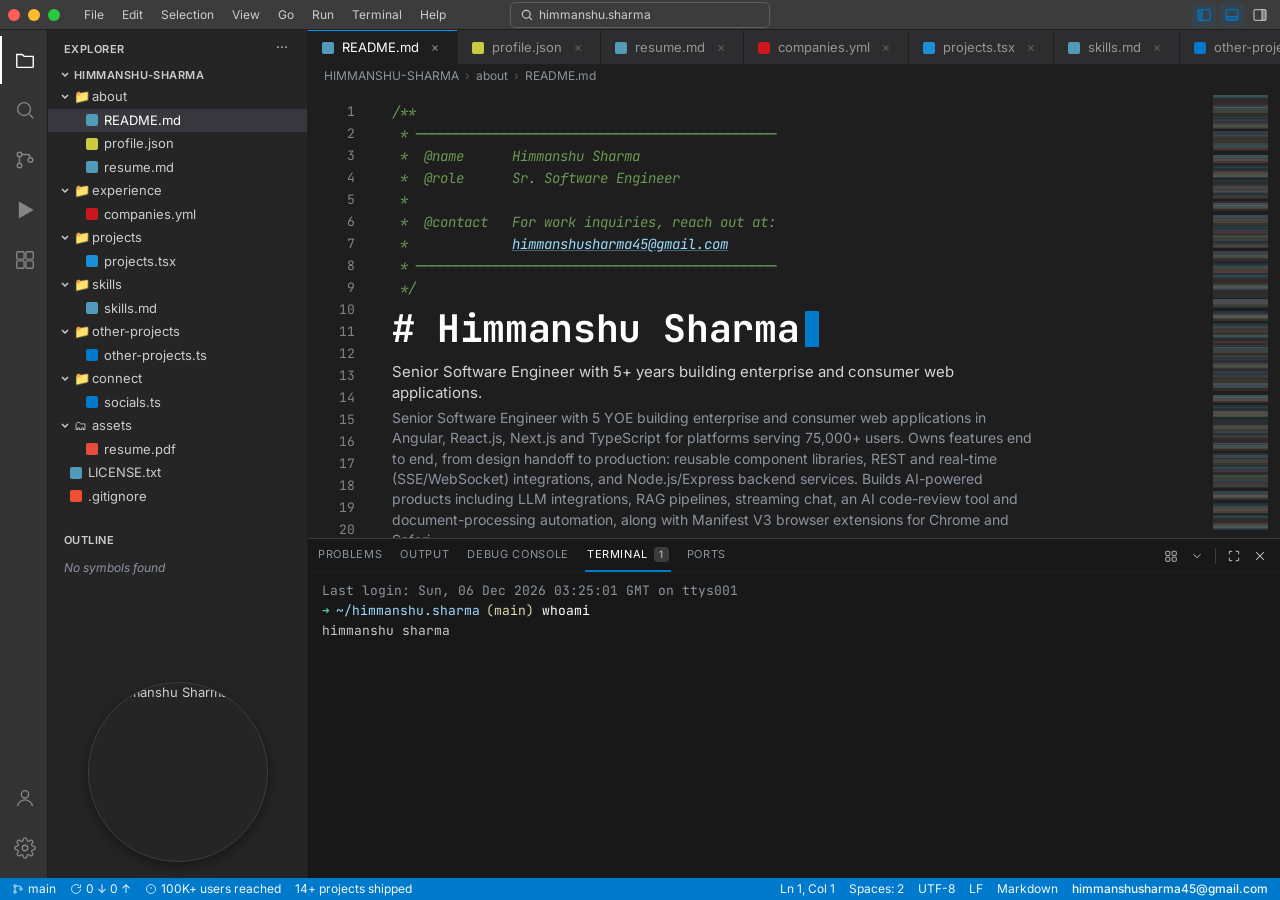
==== index.html @ 953be891 "ai added" ====
<!DOCTYPE html>
<html lang="en">
<head>
  <meta charset="UTF-8" />
  <meta name="viewport" content="width=device-width, initial-scale=1.0" />
  <meta name="theme-color" content="#1e1e1e" />
  <title>Himmanshu Sharma - Senior Software Engineer | Full-Stack &amp; AI Developer</title>
  <meta name="description" content="Himmanshu Sharma - Senior Software Engineer with 5+ years building web apps in React, Angular, Next.js &amp; TypeScript. AI integrations, RAG pipelines, LLM applications &amp; browser extensions. Gurugram, India." />
  <meta name="keywords" content="Himmanshu Sharma, Himanshu Sharma, Senior Software Engineer, Full-Stack / AI Application Engineer, React Developer, Angular Developer, Next.js Developer, TypeScript Engineer, Node.js Developer, LLM Developer, RAG Developer, Frontend Developer, Full Stack AI Engineer, Generative AI Developer, Software Engineer India, Gurugram Developer, Portfolio" />
  <meta name="author" content="Himmanshu Sharma" />
  <meta name="robots" content="index, follow, max-image-preview:large, max-snippet:-1, max-video-preview:-1" />
  <meta name="googlebot" content="index, follow, max-image-preview:large, max-snippet:-1" />
  <meta name="bingbot" content="index, follow" />
  <meta name="geo.region" content="IN-HR" />
  <meta name="geo.placename" content="Gurugram" />
  <meta name="geo.position" content="28.4595;77.0266" />
  <meta name="ICBM" content="28.4595, 77.0266" />
  <meta name="format-detection" content="telephone=no" />
  <meta name="apple-mobile-web-app-capable" content="yes" />
  <meta name="apple-mobile-web-app-status-bar-style" content="black-translucent" />
  <meta name="apple-mobile-web-app-title" content="Himmanshu Sharma" />
  <meta name="application-name" content="Himmanshu Sharma Portfolio" />
  <meta name="msapplication-TileColor" content="#1e1e1e" />
  <link rel="canonical" href="https://himanshusharma.dev/" />

  <!-- Open Graph / Facebook -->
  <meta property="og:type" content="website" />
  <meta property="og:url" content="https://himanshusharma.dev/" />
  <meta property="og:title" content="Himmanshu Sharma - Senior Software Engineer &amp; AI Developer" />
  <meta property="og:description" content="Full-stack engineer with 5+ YOE in React, Angular, Next.js &amp; TypeScript. Building AI-powered apps, RAG pipelines &amp; browser extensions. Gurugram, India." />
  <meta property="og:image" content="https://ik.imagekit.io/7bnay2uqa/Portfolio/Img.png" />
  <meta property="og:image:width" content="1200" />
  <meta property="og:image:height" content="630" />
  <meta property="og:site_name" content="Himmanshu Sharma - Portfolio" />
  <meta property="og:locale" content="en_IN" />
  <meta property="og:image:alt" content="Himmanshu Sharma - Senior Software Engineer and AI Developer" />
  <meta property="og:image:type" content="image/png" />
  <meta property="og:updated_time" content="2026-11-04T00:00:00+05:30" />
  <meta property="profile:first_name" content="Himmanshu" />
  <meta property="profile:last_name" content="Sharma" />

  <!-- Twitter / X -->
  <meta name="twitter:card" content="summary_large_image" />
  <meta name="twitter:title" content="Himmanshu Sharma - Senior Software Engineer &amp; AI Developer" />
  <meta name="twitter:description" content="Full-stack engineer building AI-powered apps, RAG pipelines &amp; browser extensions with React, Angular, Next.js &amp; TypeScript." />
  <meta name="twitter:image" content="https://ik.imagekit.io/7bnay2uqa/Portfolio/Img.png" />
  <meta name="twitter:image:alt" content="Himmanshu Sharma - Senior Software Engineer and AI Developer" />

  <!-- JSON-LD Structured Data -->
  <script type="application/ld+json">
  {
    "@context": "https://schema.org",
    "@graph": [
      {
        "@type": "WebSite",
        "@id": "https://himanshusharma.dev/#website",
        "name": "Himmanshu Sharma - Portfolio",
        "url": "https://himanshusharma.dev",
        "description": "Professional portfolio of Himmanshu Sharma, Senior Software Engineer and AI Developer based in Gurugram, India.",
        "inLanguage": "en"
      },
      {
        "@type": "ProfilePage",
        "@id": "https://himanshusharma.dev/#profilepage",
        "url": "https://himanshusharma.dev/",
        "name": "Himmanshu Sharma - Senior Software Engineer Portfolio",
        "isPartOf": { "@id": "https://himanshusharma.dev/#website" },
        "mainEntity": { "@id": "https://himanshusharma.dev/#person" },
        "primaryImageOfPage": { "@id": "https://himanshusharma.dev/#profilephoto" },
        "inLanguage": "en",
        "dateModified": "2026-11-04",
        "speakable": {
          "@type": "SpeakableSpecification",
          "cssSelector": ["title", "meta[name='description']"]
        }
      },
      {
        "@type": "Person",
        "@id": "https://himanshusharma.dev/#person",
        "name": "Himmanshu Sharma",
        "alternateName": ["Himanshu Sharma", "Himmanshu"],
        "givenName": "Himmanshu",
        "familyName": "Sharma",
        "jobTitle": "Senior Software Engineer",
        "description": "Senior Software Engineer with 5+ years building enterprise web applications in Angular, React.js, Next.js and TypeScript. Builds AI-powered products including LLM integrations, RAG pipelines, streaming chat, and Manifest V3 browser extensions.",
        "url": "https://himanshusharma.dev",
        "image": { "@id": "https://himanshusharma.dev/#profilephoto" },
        "sameAs": [
          "https://linkedin.com/in/Himmanshu-Sharma",
          "https://github.com/HimanshuSrma"
        ],
        "email": "mailto:himmanshusharma45@gmail.com",
        "telephone": "+917835912569",
        "address": {
          "@type": "PostalAddress",
          "addressLocality": "Gurugram",
          "addressRegion": "Haryana",
          "addressCountry": "IN"
        },
        "nationality": {
          "@type": "Country",
          "name": "India"
        },
        "alumniOf": {
          "@type": "CollegeOrUniversity",
          "name": "Indira Gandhi University",
          "address": {
            "@type": "PostalAddress",
            "addressRegion": "Haryana",
            "addressCountry": "IN"
          }
        },
        "hasCredential": {
          "@type": "EducationalOccupationalCredential",
          "credentialCategory": "degree",
          "educationalLevel": "Bachelor of Technology",
          "about": "Computer Science & Engineering",
          "recognizedBy": {
            "@type": "CollegeOrUniversity",
            "name": "Indira Gandhi University"
          }
        },
        "hasOccupation": {
          "@type": "Occupation",
          "name": "Senior Software Engineer",
          "occupationLocation": {
            "@type": "City",
            "name": "Gurugram"
          },
          "skills": "React.js, Angular, Next.js, TypeScript, Node.js, LLM Integration, RAG, Full-Stack Development"
        },
        "worksFor": {
          "@type": "Organization",
          "name": "Wattmonk Technology",
          "url": "https://wattmonk.com"
        },
        "knowsAbout": [
          "React.js", "Angular", "Next.js", "TypeScript", "JavaScript", "RxJS", "SCSS",
          "Angular Material", "PrimeNG", "Tailwind CSS", "Bootstrap", "Shadcn UI", "Highcharts", "Chart.js",
          "TanStack Query", "Zustand", "Redux",
          "Nest.js", "SQL", "Node.js", "Express.js", "REST APIs", "SSE", "WebSockets",
          "LLM Integration", "Prompt Engineering", "Streaming Responses", "Embeddings",
          "RAG", "Vector Retrieval", "Retrieval Evaluation", "Guardrails",
          "AWS", "Browser Extensions", "Manifest V3", "Full-Stack Development"
        ]
      },
      {
        "@type": "ImageObject",
        "@id": "https://himanshusharma.dev/#profilephoto",
        "url": "https://ik.imagekit.io/7bnay2uqa/Portfolio/Img.png",
        "contentUrl": "https://ik.imagekit.io/7bnay2uqa/Portfolio/Img.png",
        "caption": "Himmanshu Sharma - Senior Software Engineer and AI Developer",
        "description": "Profile photo of Himmanshu Sharma, Senior Software Engineer based in Gurugram, India",
        "name": "Himmanshu Sharma Profile Photo",
        "width": 1200,
        "height": 630,
        "representativeOfPage": true,
        "inLanguage": "en"
      },
      {
        "@type": "DigitalDocument",
        "@id": "https://himanshusharma.dev/#resume",
        "name": "Himmanshu Sharma Resume",
        "description": "Resume of Himmanshu Sharma - Senior Software Engineer with 5+ years experience in React, Angular, Next.js, TypeScript and AI application development.",
        "url": "https://himanshusharma.dev/assets/HimmanshuSharmaResume.pdf",
        "encodingFormat": "application/pdf",
        "author": { "@id": "https://himanshusharma.dev/#person" },
        "about": { "@id": "https://himanshusharma.dev/#person" },
        "inLanguage": "en",
        "dateModified": "2026-11-04"
      },
      {
        "@type": "ItemList",
        "@id": "https://himanshusharma.dev/#projects",
        "name": "Featured Projects by Himmanshu Sharma",
        "description": "Portfolio of software engineering and AI projects by Himmanshu Sharma",
        "numberOfItems": 5,
        "itemListElement": [
          {
            "@type": "ListItem",
            "position": 1,
            "item": {
              "@type": "SoftwareApplication",
              "name": "Order Management System (OMS)",
              "description": "AI-powered document parsing that auto-populates order forms from uploaded PDFs - reduced manual data entry by 90% and cut order time by 70%.",
              "applicationCategory": "BusinessApplication",
              "author": { "@id": "https://himanshusharma.dev/#person" }
            }
          },
          {
            "@type": "ListItem",
            "position": 2,
            "item": {
              "@type": "SoftwareApplication",
              "name": "Order Automation Extension",
              "description": "Manifest V3 browser extension for Chrome and Safari that extracts page data, sends it to a backend LLM for field mapping, and auto-fills order forms.",
              "applicationCategory": "BrowserExtension",
              "operatingSystem": "Chrome, Safari",
              "author": { "@id": "https://himanshusharma.dev/#person" }
            }
          },
          {
            "@type": "ListItem",
            "position": 3,
            "item": {
              "@type": "SoftwareApplication",
              "name": "Tournament Management System",
              "description": "Full tournament management system for the European Table Tennis Union - used by 4+ federations for registration, fixtures, orders and invoicing.",
              "applicationCategory": "BusinessApplication",
              "author": { "@id": "https://himanshusharma.dev/#person" }
            }
          },
          {
            "@type": "ListItem",
            "position": 4,
            "item": {
              "@type": "SoftwareApplication",
              "name": "AI Customer Support Resolution Agent",
              "description": "LLM-powered agent that ingests support emails, extracts issue context and queries backend APIs to auto-resolve in-scope requests.",
              "applicationCategory": "BusinessApplication",
              "author": { "@id": "https://himanshusharma.dev/#person" }
            }
          },
          {
            "@type": "ListItem",
            "position": 5,
            "item": {
              "@type": "SoftwareApplication",
              "name": "RAG Document Q&A Application",
              "description": "End-to-end RAG pipeline covering document ingestion, chunking, embedding generation, vector retrieval and LLM answer generation with source citations.",
              "applicationCategory": "DeveloperApplication",
              "author": { "@id": "https://himanshusharma.dev/#person" }
            }
          }
        ]
      },
      {
        "@type": "BreadcrumbList",
        "@id": "https://himanshusharma.dev/#breadcrumb",
        "itemListElement": [
          {
            "@type": "ListItem",
            "position": 1,
            "name": "Home",
            "item": "https://himanshusharma.dev/"
          }
        ]
      }
    ]
  }
  </script>

  <!-- FAQPage Structured Data - enables rich FAQ snippets in Google -->
  <script type="application/ld+json">
  {
    "@context": "https://schema.org",
    "@type": "FAQPage",
    "mainEntity": [
      {
        "@type": "Question",
        "name": "Who is Himmanshu Sharma?",
        "acceptedAnswer": {
          "@type": "Answer",
          "text": "Himmanshu Sharma is a Senior Software Engineer with 5+ years of experience building enterprise and consumer web applications using Angular, React.js, Next.js and TypeScript. He combines strong full-stack engineering expertise with practical AI application development, including LLM integrations, RAG pipelines, embeddings, vector retrieval and prompt engineering. He is based in Gurugram, India."
        }
      },
      {
        "@type": "Question",
        "name": "What AI projects has Himmanshu Sharma built?",
        "acceptedAnswer": {
          "@type": "Answer",
          "text": "Himmanshu has built several AI-powered applications: (1) An AI Customer Support Resolution Agent using LLM APIs and Gmail API that auto-resolves support tickets, (2) An AI-Powered Order Automation browser extension that reduced order-placement time by 70%, (3) A RAG Document Q&A Application with end-to-end retrieval pipeline including embeddings, vector retrieval, guardrails and source citations, and (4) AI-powered document processing that reduced manual data entry by 90%."
        }
      },
      {
        "@type": "Question",
        "name": "What technologies does Himmanshu Sharma specialize in?",
        "acceptedAnswer": {
          "@type": "Answer",
          "text": "Frontend: React.js, Angular, Next.js, TypeScript, JavaScript, RxJS, SCSS. Backend: Node.js, Express.js, REST APIs, SQL, WebSockets, SSE. AI & LLM: LLM API Integration, Prompt Engineering, RAG, Embeddings, Vector Retrieval, Streaming Responses, Guardrails. State Management: TanStack Query, Zustand, Redux. Cloud & Platforms: AWS, Browser Extensions (Manifest V3 for Chrome & Safari)."
        }
      },
      {
        "@type": "Question",
        "name": "Where has Himmanshu Sharma worked?",
        "acceptedAnswer": {
          "@type": "Answer",
          "text": "Himmanshu has worked at three companies: (1) Wattmonk Technology as Senior Software Engineer (Nov 2024 – Present), building AI-powered order management and browser extensions, (2) Stupa Sports Analytics as Software Developer (May 2024 – Oct 2024), developing tournament management for the European Table Tennis Union, and (3) Benepik Technology as Software Developer (Apr 2021 – May 2024), building enterprise engagement platforms serving 50,000+ users."
        }
      },
      {
        "@type": "Question",
        "name": "How can I contact Himmanshu Sharma?",
        "acceptedAnswer": {
          "@type": "Answer",
          "text": "You can reach Himmanshu Sharma via email at himmanshusharma45@gmail.com, by phone at +91 78359-12569, through his LinkedIn profile at linkedin.com/in/Himmanshu-Sharma, or visit his portfolio at himanshusharma.dev."
        }
      },
      {
        "@type": "Question",
        "name": "Can I download Himmanshu Sharma's resume?",
        "acceptedAnswer": {
          "@type": "Answer",
          "text": "Yes, Himmanshu Sharma's resume is available for download in PDF format at himanshusharma.dev/assets/HimmanshuSharmaResume.pdf. It covers his 5+ years of software engineering experience, technical skills, professional experience at Wattmonk, Stupa Sports Analytics and Benepik, and his AI and full-stack project portfolio."
        }
      }
    ]
  }
  </script>

  <link rel="dns-prefetch" href="https://ik.imagekit.io" />
  <link rel="dns-prefetch" href="https://cdn.jsdelivr.net" />
  <link rel="dns-prefetch" href="https://cdn-icons-png.flaticon.com" />
  <link rel="preconnect" href="https://ik.imagekit.io" crossorigin />
  <link rel="preconnect" href="https://fonts.googleapis.com" />
  <link rel="preconnect" href="https://fonts.gstatic.com" crossorigin />
  <link href="https://fonts.googleapis.com/css2?family=JetBrains+Mono:wght@400;500;600;700&family=Inter:wght@400;500;600&display=swap" rel="stylesheet" />
  <link rel="stylesheet" href="style.css" />
  <link rel="icon" href="/assets/favicon.ico" sizes="32x32" />
  <link rel="icon" type="image/svg+xml" href="/assets/favicon.svg" />
  <link rel="icon" type="image/png" href="/assets/favicon-32x32.png" sizes="32x32" />
  <link rel="icon" type="image/png" href="/assets/favicon-16x16.png" sizes="16x16" />
  <link rel="apple-touch-icon" href="/assets/apple-touch-icon.png" />
  <link rel="manifest" href="/site.webmanifest" />
</head>

<body>
  <!-- ===== Mobile Banner ===== -->
  <div class="mobile-banner" id="mobile-banner">
    <div class="mobile-banner-content">
      <svg width="18" height="18" viewBox="0 0 24 24" fill="none" stroke="currentColor" stroke-width="1.5">
        <rect x="2" y="3" width="20" height="14" rx="2" />
        <line x1="8" y1="21" x2="16" y2="21" />
        <line x1="12" y1="17" x2="12" y2="21" />
      </svg>
      <span>Best viewed on desktop for full VS Code experience</span>
    </div>
    <button class="mobile-banner-close" id="mobile-banner-close" aria-label="Dismiss banner">
      <svg width="14" height="14" viewBox="0 0 24 24" fill="none" stroke="currentColor" stroke-width="2" stroke-linecap="round">
        <line x1="6" y1="6" x2="18" y2="18" />
        <line x1="6" y1="18" x2="18" y2="6" />
      </svg>
    </button>
  </div>

  <!-- ===== Title Bar (menu) ===== -->
  <header class="titlebar">
    <div class="titlebar-left">
      <div class="window-controls" aria-hidden="true">
        <span class="wc wc-close"></span>
        <span class="wc wc-min"></span>
        <span class="wc wc-max"></span>
      </div>
      <nav class="menu" id="menu" aria-label="Application menu">
        <button class="menu-item" data-menu="file">File</button>
        <button class="menu-item" data-menu="edit">Edit</button>
        <button class="menu-item" data-menu="selection">Selection</button>
        <button class="menu-item" data-menu="view">View</button>
        <button class="menu-item" data-menu="go">Go</button>
        <button class="menu-item" data-menu="run">Run</button>
        <button class="menu-item" data-menu="terminal">Terminal</button>
        <button class="menu-item" data-menu="help">Help</button>
      </nav>
      <div class="menu-dropdown" id="menu-dropdown" role="menu" hidden></div>
    </div>
    <div class="titlebar-center">
      <span class="search-bar">
        <svg width="12" height="12" viewBox="0 0 16 16" fill="currentColor" aria-hidden="true">
          <path
            d="M10.68 11.74a6 6 0 1 1 1.06-1.06l3.04 3.04a.75.75 0 0 1-1.06 1.06ZM11.5 7a4.5 4.5 0 1 0-9 0 4.5 4.5 0 0 0 9 0Z" />
        </svg>
        himmanshu.sharma
      </span>
    </div>
    <div class="titlebar-right">
      <button class="tb-icon is-active" id="toggle-sidebar" aria-label="Toggle primary sidebar"
        title="Toggle Primary Side Bar (Ctrl+B)">
        <svg width="16" height="16" viewBox="0 0 24 24" fill="none" stroke="currentColor" stroke-width="1.5">
          <rect x="3" y="4" width="18" height="16" rx="1.5" />
          <line x1="9" y1="4" x2="9" y2="20" />
          <rect x="3" y="4" width="6" height="16" fill="currentColor" opacity="0.45" stroke="none" />
        </svg>
      </button>
      <button class="tb-icon" id="toggle-terminal" aria-label="Toggle terminal" title="Toggle Panel (Ctrl+`)">
        <svg width="16" height="16" viewBox="0 0 24 24" fill="none" stroke="currentColor" stroke-width="1.5">
          <rect x="3" y="4" width="18" height="16" rx="1.5" />
          <line x1="3" y1="14" x2="21" y2="14" />
          <rect x="3" y="14" width="18" height="6" fill="currentColor" opacity="0.45" stroke="none" />
        </svg>
      </button>
      <button class="tb-icon" aria-label="Toggle secondary sidebar" title="Toggle Secondary Side Bar">
        <svg width="16" height="16" viewBox="0 0 24 24" fill="none" stroke="currentColor" stroke-width="1.5">
          <rect x="3" y="4" width="18" height="16" rx="1.5" />
          <line x1="15" y1="4" x2="15" y2="20" />
          <rect x="15" y="4" width="6" height="16" fill="currentColor" opacity="0.45" stroke="none" />
        </svg>
      </button>
    </div>
  </header>

  <!-- ===== Main workbench ===== -->
  <div class="workbench">
    <!-- Activity bar -->
    <aside class="activity-bar" aria-label="Activity bar">
      <button class="ab-btn active" data-section="explorer" aria-label="Explorer" title="Explorer">
        <svg viewBox="0 0 24 24" width="22" height="22" fill="none" stroke="currentColor" stroke-width="1.5">
          <path d="M3 6h6l2 2h10v11a1 1 0 0 1-1 1H4a1 1 0 0 1-1-1V6z" />
        </svg>
      </button>
      <button class="ab-btn" aria-label="Search" title="Search">
        <svg viewBox="0 0 24 24" width="22" height="22" fill="none" stroke="currentColor" stroke-width="1.5">
          <circle cx="11" cy="11" r="7" />
          <line x1="21" y1="21" x2="16.65" y2="16.65" />
        </svg>
      </button>
      <button class="ab-btn" aria-label="Source control" title="Source control">
        <svg viewBox="0 0 24 24" width="22" height="22" fill="none" stroke="currentColor" stroke-width="1.5">
          <circle cx="6" cy="6" r="2.5" />
          <circle cx="6" cy="18" r="2.5" />
          <circle cx="18" cy="12" r="2.5" />
          <path d="M6 8.5v7" />
          <path d="M8.5 6h6a3 3 0 0 1 3 3v.5" />
        </svg>
      </button>
      <button class="ab-btn" aria-label="Run and debug" title="Run">
        <svg viewBox="0 0 24 24" width="22" height="22" fill="none" stroke="currentColor" stroke-width="1.5">
          <polygon points="6 4 20 12 6 20 6 4" fill="currentColor" />
        </svg>
      </button>
      <button class="ab-btn" aria-label="Extensions" title="Extensions">
        <svg viewBox="0 0 24 24" width="22" height="22" fill="none" stroke="currentColor" stroke-width="1.5">
          <rect x="3" y="3" width="8" height="8" rx="1" />
          <rect x="13" y="13" width="8" height="8" rx="1" />
          <rect x="13" y="3" width="8" height="8" rx="1" />
          <rect x="3" y="13" width="8" height="8" rx="1" />
        </svg>
      </button>
      <div class="ab-spacer"></div>
      <button class="ab-btn" aria-label="Accounts" title="Account">
        <svg viewBox="0 0 24 24" width="22" height="22" fill="none" stroke="currentColor" stroke-width="1.5">
          <circle cx="12" cy="8" r="4" />
          <path d="M4 21c0-4 4-7 8-7s8 3 8 7" />
        </svg>
      </button>
      <button class="ab-btn" aria-label="Settings" title="Settings">
        <svg viewBox="0 0 24 24" width="22" height="22" fill="none" stroke="currentColor" stroke-width="1.5">
          <circle cx="12" cy="12" r="3" />
          <path
            d="M19.4 15a1.7 1.7 0 0 0 .3 1.8l.1.1a2 2 0 1 1-2.8 2.8l-.1-.1a1.7 1.7 0 0 0-1.8-.3 1.7 1.7 0 0 0-1 1.5V21a2 2 0 0 1-4 0v-.1a1.7 1.7 0 0 0-1.1-1.5 1.7 1.7 0 0 0-1.8.3l-.1.1A2 2 0 1 1 4.3 17l.1-.1a1.7 1.7 0 0 0 .3-1.8 1.7 1.7 0 0 0-1.5-1H3a2 2 0 0 1 0-4h.1a1.7 1.7 0 0 0 1.5-1.1 1.7 1.7 0 0 0-.3-1.8l-.1-.1a2 2 0 1 1 2.8-2.8l.1.1a1.7 1.7 0 0 0 1.8.3H9a1.7 1.7 0 0 0 1-1.5V3a2 2 0 0 1 4 0v.1a1.7 1.7 0 0 0 1 1.5 1.7 1.7 0 0 0 1.8-.3l.1-.1a2 2 0 1 1 2.8 2.8l-.1.1a1.7 1.7 0 0 0-.3 1.8V9a1.7 1.7 0 0 0 1.5 1H21a2 2 0 0 1 0 4h-.1a1.7 1.7 0 0 0-1.5 1z" />
        </svg>
      </button>
    </aside>

    <!-- Side bar (Explorer) -->
    <aside class="sidebar" aria-label="Explorer">
      <div class="sidebar-header">
        <span>Explorer</span>
        <button class="sb-icon" aria-label="More">
          <svg width="14" height="14" viewBox="0 0 24 24" fill="currentColor">
            <circle cx="5" cy="12" r="1.5" />
            <circle cx="12" cy="12" r="1.5" />
            <circle cx="19" cy="12" r="1.5" />
          </svg>
        </button>
      </div>

      <details open class="tree-group">
        <summary class="tree-summary">
          <svg class="chev" width="10" height="10" viewBox="0 0 10 10">
            <path d="M2 3l3 3 3-3" stroke="currentColor" stroke-width="1.5" fill="none" />
          </svg>
          <span class="folder-name">HIMMANSHU-SHARMA</span>
        </summary>

        <details open class="tree-group nested">
          <summary class="tree-summary">
            <svg class="chev" width="10" height="10" viewBox="0 0 10 10">
              <path d="M2 3l3 3 3-3" stroke="currentColor" stroke-width="1.5" fill="none" />
            </svg>
            <span class="folder-icon">📁</span>
            <span>about</span>
          </summary>
          <ul class="tree-files">
            <li><button class="tree-file" data-tab="readme"><span class="fi md"></span>README.md</button></li>
            <li><button class="tree-file" data-tab="profile"><span class="fi json"></span>profile.json</button></li>
            <li><button class="tree-file" data-tab="resume"><span class="fi md"></span>resume.md</button></li>
          </ul>
        </details>

        <details open class="tree-group nested">
          <summary class="tree-summary">
            <svg class="chev" width="10" height="10" viewBox="0 0 10 10">
              <path d="M2 3l3 3 3-3" stroke="currentColor" stroke-width="1.5" fill="none" />
            </svg>
            <span class="folder-icon">📁</span>
            <span>experience</span>
          </summary>
          <ul class="tree-files">
            <li><button class="tree-file" data-tab="youtube"><span class="fi yml"></span>companies.yml</button></li>
          </ul>
        </details>

        <details open class="tree-group nested">
          <summary class="tree-summary">
            <svg class="chev" width="10" height="10" viewBox="0 0 10 10">
              <path d="M2 3l3 3 3-3" stroke="currentColor" stroke-width="1.5" fill="none" />
            </svg>
            <span class="folder-icon">📁</span>
            <span>projects</span>
          </summary>
          <ul class="tree-files">
            <li><button class="tree-file" data-tab="platforms"><span class="fi tsx"></span>projects.tsx</button></li>
          </ul>
        </details>

        <details open class="tree-group nested">
          <summary class="tree-summary">
            <svg class="chev" width="10" height="10" viewBox="0 0 10 10">
              <path d="M2 3l3 3 3-3" stroke="currentColor" stroke-width="1.5" fill="none" />
            </svg>
            <span class="folder-icon">📁</span>
            <span>skills</span>
          </summary>
          <ul class="tree-files">
            <li><button class="tree-file" data-tab="skills"><span class="fi md"></span>skills.md</button></li>
          </ul>
        </details>

        <details open class="tree-group nested">
          <summary class="tree-summary">
            <svg class="chev" width="10" height="10" viewBox="0 0 10 10">
              <path d="M2 3l3 3 3-3" stroke="currentColor" stroke-width="1.5" fill="none" />
            </svg>
            <span class="folder-icon">📁</span>
            <span>other-projects</span>
          </summary>
          <ul class="tree-files">
            <li><button class="tree-file" data-tab="products"><span class="fi ts"></span>other-projects.ts</button></li>
          </ul>
        </details>

        <details open class="tree-group nested">
          <summary class="tree-summary">
            <svg class="chev" width="10" height="10" viewBox="0 0 10 10">
              <path d="M2 3l3 3 3-3" stroke="currentColor" stroke-width="1.5" fill="none" />
            </svg>
            <span class="folder-icon">📁</span>
            <span>connect</span>
          </summary>
          <ul class="tree-files">
            <li><button class="tree-file" data-tab="connect"><span class="fi ts"></span>socials.ts</button></li>
          </ul>
        </details>

        <details open class="tree-group nested">
          <summary class="tree-summary">
            <svg class="chev" width="10" height="10" viewBox="0 0 10 10">
              <path d="M2 3l3 3 3-3" stroke="currentColor" stroke-width="1.5" fill="none" />
            </svg>
            <span class="folder-icon">🗂</span>
            <span>assets</span>
          </summary>
          <ul class="tree-files">
            <li>
              <a class="tree-file" href="assets/HimmanshuSharmaResume.pdf" download="Himmanshu-Sharma-Resume.pdf" target="_blank" rel="noopener">
                <span class="fi pdf"></span>resume.pdf
              </a>
            </li>
          </ul>
        </details>

        <ul class="tree-files root-files">
          <li><button class="tree-file" data-tab="license"><span class="fi md"></span>LICENSE.txt</button></li>
          <li><button class="tree-file" data-tab="gitignore"><span class="fi git"></span>.gitignore</button></li>
        </ul>
      </details>

      <div class="outline-panel">
        <div class="outline-header">Outline</div>
        <div class="outline-empty">No symbols found</div>
      </div>

      <div class="sidebar-avatar">
        <img src="https://ik.imagekit.io/7bnay2uqa/Portfolio/Img.png" alt="Himmanshu Sharma" loading="lazy" />
        <!-- <img src="https://avatars.githubusercontent.com/u/11613311?v=4" alt="Himmanshu Sharma" loading="lazy"/> -->
      </div>
    </aside>

    <!-- Sidebar drag handle -->
    <div class="sidebar-resizer" id="sidebar-resizer" role="separator" aria-label="Resize sidebar" title="Drag to resize"></div>

    <!-- Editor area -->
    <main class="editor" aria-label="Editor">
      <div class="tabs" id="tabs" role="tablist">
        <!-- Tabs injected by JS -->
      </div>
      <div class="breadcrumbs" id="breadcrumbs">
        <span>HIMMANSHU-SHARMA</span>
        <span class="bc-sep">›</span>
        <span id="bc-folder">about</span>
        <span class="bc-sep">›</span>
        <span id="bc-file">README.md</span>
      </div>

      <div class="editor-body">
        <div class="gutter" id="gutter" aria-hidden="true"></div>
        <div class="content" id="content">
          <noscript>
            <article style="max-width:800px;margin:0 auto;padding:32px 24px;font-family:system-ui,-apple-system,sans-serif;color:#d4d4d4;line-height:1.7;">
              <h1 style="font-size:28px;color:#fff;margin-bottom:8px;">Himmanshu Sharma - Senior Software Engineer &amp; Full-Stack AI Developer</h1>
              <p style="font-size:16px;color:#9cdcfe;margin-bottom:24px;">Senior Software Engineer &amp; Full-Stack AI Developer based in Gurugram, India</p>

              <h2 style="font-size:20px;color:#4ec9b0;border-bottom:1px solid #3c3c3c;padding-bottom:6px;margin-top:32px;">Summary</h2>
              <p>Senior Software Engineer with 5 YOE building enterprise and consumer web applications in Angular, React.js, Next.js and TypeScript for platforms serving 75,000+ users. Owns features end to end, from design handoff to production: reusable component libraries, REST and real-time (SSE/WebSocket) integrations, and Node.js/Express backend services. Builds AI-powered products including LLM integrations, RAG pipelines, streaming chat, an AI code-review tool and document-processing automation, along with Manifest V3 browser extensions for Chrome and Safari. Collaborates with design, backend and product teams in Agile/Scrum.</p>

              <h2 style="font-size:20px;color:#4ec9b0;border-bottom:1px solid #3c3c3c;padding-bottom:6px;margin-top:32px;">Technical Skills</h2>
              <h3 style="font-size:16px;color:#9cdcfe;margin-top:16px;">Frontend Development</h3>
              <p>React.js, Angular, Next.js, TypeScript / JavaScript, RxJS, SCSS</p>
              <h3 style="font-size:16px;color:#9cdcfe;margin-top:16px;">UI &amp; Visualization</h3>
              <p>Angular Material, PrimeNG, Tailwind CSS, Bootstrap, Shadcn UI, Highcharts, Chart.js</p>
              <h3 style="font-size:16px;color:#9cdcfe;margin-top:16px;">State Management</h3>
              <p>TanStack Query, Zustand, Redux</p>
              <h3 style="font-size:16px;color:#9cdcfe;margin-top:16px;">Backend &amp; APIs</h3>
              <p>Nest.js, SQL, Node.js, Express.js, REST APIs, SSE, WebSockets</p>
              <h3 style="font-size:16px;color:#9cdcfe;margin-top:16px;">AI &amp; LLM</h3>
              <p>LLM/AI API Integration, Prompt Engineering, Streaming Responses, Embeddings, RAG (Retrieval-Augmented Generation), Vector Retrieval, Retrieval Evaluation, Guardrails &amp; Citations</p>
              <h3 style="font-size:16px;color:#9cdcfe;margin-top:16px;">Cloud &amp; Platforms</h3>
              <p>AWS, Browser Extensions (Manifest V3 for Chrome &amp; Safari)</p>

              <h2 style="font-size:20px;color:#4ec9b0;border-bottom:1px solid #3c3c3c;padding-bottom:6px;margin-top:32px;">Experience</h2>
              <h3 style="font-size:16px;color:#dcdcaa;margin-top:20px;">Senior Software Engineer - Wattmonk Technology</h3>
              <p style="color:#9cdcfe;font-size:14px;">Nov 2024 – Present · Gurugram, India</p>
              <ul>
                <li>Built an order management system with AI-powered document parsing that auto-populates order forms from uploaded PDFs, reducing order time by 70% and manual input by over 90%.</li>
                <li>Architected the Ensite Workspace browser extension (Manifest V3) for Chrome and Safari from a single shared codebase, with a UAT pipeline using a private Chrome Web Store listing, staged releases and config separation from production.</li>
                <li>Own end-to-end frontend delivery across product initiatives, from design handoff to production; lead sprint planning and estimation in Agile/Scrum using Jira.</li>
                <li>Engineered AI-integrated product features in React and TypeScript, using TanStack Query and Zustand for data fetching and state, with live status updates streamed through SSE/WebSockets from Node.js/Express services.</li>
                <li>Integrated Google Maps API and built a DXF parser to extract site layouts from CAD files, automating site mapping and reducing manual drafting effort.</li>
              </ul>
              <h3 style="font-size:16px;color:#dcdcaa;margin-top:20px;">Software Developer - Stupa Sports Analytics</h3>
              <p style="color:#9cdcfe;font-size:14px;">May 2024 – Oct 2024 · Gurugram, India</p>
              <ul>
                <li>Built a tournament management system for the European Table Tennis Union, integrating Angular modules with backend microservices via REST APIs for registration, fixtures, orders and invoicing across 4 federations.</li>
                <li>Implemented multilingual (i18n) support and mobile-first design, optimizing performance during international tournaments.</li>
              </ul>
              <h3 style="font-size:16px;color:#dcdcaa;margin-top:20px;">Software Developer - Benepik Technology Pvt. Ltd.</h3>
              <p style="color:#9cdcfe;font-size:14px;">Apr 2021 – May 2024 · Gurugram, India</p>
              <ul>
                <li>Developed a white-label web application for a leading insurance firm, used by 50,000+ users.</li>
                <li>Implemented payment gateway integration for reward redemption and wallet top-ups, including webhooks, refunds and reconciliation.</li>
                <li>Launched a WhatsApp-based loyalty platform that grew adoption by 35% in its first month.</li>
              </ul>

              <h2 style="font-size:20px;color:#4ec9b0;border-bottom:1px solid #3c3c3c;padding-bottom:6px;margin-top:32px;">Featured Projects</h2>
              <h3 style="font-size:16px;color:#dcdcaa;margin-top:16px;">Order Management System (OMS)</h3>
              <p>High-performance e-commerce-style OMS for solar services with AI-powered document parsing that auto-populates order forms from uploaded PDFs - reduced manual data entry by 90% and cut order time by ~70%. Built with React, TypeScript, TanStack Query.</p>
              <h3 style="font-size:16px;color:#dcdcaa;margin-top:16px;">Order Automation Extension</h3>
              <p>Manifest V3 browser extension for Chrome and Safari that extracts page data, sends it to a backend LLM for field mapping, and auto-fills order forms with live order-status tracking - reducing order-placement time by ~70%.</p>
              <h3 style="font-size:16px;color:#dcdcaa;margin-top:16px;">Tournament Management System</h3>
              <p>Full tournament management system for the European Table Tennis Union - integrating Angular modules with backend microservices via REST APIs, used by 4+ federations.</p>
              <h3 style="font-size:16px;color:#dcdcaa;margin-top:16px;">AI Customer Support Resolution Agent</h3>
              <p>LLM-powered agent that ingests support emails via the Gmail API, extracts issue context and queries backend business-logic APIs to auto-resolve in-scope requests, escalating out-of-scope tickets to human agents.</p>
              <h3 style="font-size:16px;color:#dcdcaa;margin-top:16px;">RAG Document Q&amp;A Application</h3>
              <p>End-to-end RAG pipeline covering document ingestion, chunking, embedding generation, vector retrieval and LLM answer generation with retrieval evaluation, guardrails and source citations.</p>

              <h2 style="font-size:20px;color:#4ec9b0;border-bottom:1px solid #3c3c3c;padding-bottom:6px;margin-top:32px;">Other Projects</h2>
              <ul>
                <li><strong>Ensite Workspace Extension</strong> - Manifest V3 browser extension for Chrome and Safari from a single shared codebase, with a UAT pipeline and staged releases.</li>
                <li><strong>WhatsApp Loyalty Platform</strong> - WhatsApp-based loyalty platform that grew adoption by 35% in its first month.</li>
                <li><strong>Payment Gateway Integration</strong> - End-to-end payment gateway for reward redemption and wallet top-ups for 50,000+ users.</li>
                <li><strong>Web-based Drafting Tool</strong> - Browser-based tool integrating Google Maps API and DXF parser for automated site mapping.</li>
              </ul>

              <h2 style="font-size:20px;color:#4ec9b0;border-bottom:1px solid #3c3c3c;padding-bottom:6px;margin-top:32px;">Education</h2>
              <p><strong>B.Tech - Computer Science &amp; Engineering</strong>, Indira Gandhi University, 2017–2021</p>

              <h2 style="font-size:20px;color:#4ec9b0;border-bottom:1px solid #3c3c3c;padding-bottom:6px;margin-top:32px;">Contact</h2>
              <ul style="list-style:none;padding:0;">
                <li>Email: <a href="mailto:himmanshusharma45@gmail.com" style="color:#9cdcfe;">himmanshusharma45@gmail.com</a></li>
                <li>Phone: <a href="tel:+917835912569" style="color:#9cdcfe;">+91 78359-12569</a></li>
                <li>LinkedIn: <a href="https://linkedin.com/in/Himmanshu-Sharma" style="color:#9cdcfe;">linkedin.com/in/Himmanshu-Sharma</a></li>
                <li>Location: Gurugram, India</li>
              </ul>
              <p style="margin-top:16px;"><a href="assets/HimmanshuSharmaResume.pdf" style="color:#4ec9b0;font-weight:600;">Download Resume (PDF)</a></p>
            </article>
          </noscript>
        </div>
        <div class="minimap" aria-hidden="true"></div>
      </div>

      <!-- Bottom terminal panel -->
      <aside class="panel" id="panel" hidden>
        <div class="panel-resizer" id="panel-resizer" aria-label="Resize panel" title="Drag to resize"></div>
        <header class="panel-head">
          <div class="panel-tabs" id="panel-tabs">
            <button class="panel-tab" data-panel="problems">PROBLEMS</button>
            <button class="panel-tab" data-panel="output">OUTPUT</button>
            <button class="panel-tab" data-panel="debug">DEBUG CONSOLE</button>
            <button class="panel-tab active" data-panel="terminal">TERMINAL <span
                class="panel-tab-count">1</span></button>
            <button class="panel-tab" data-panel="ports">PORTS</button>
          </div>
          <div class="panel-actions">
            <div class="panel-filter" id="panel-filter">
              <input type="text" placeholder="Filter (e.g. text, **/*.ts, !**/node_modules/**)"
                aria-label="Filter problems" />
              <svg width="14" height="14" viewBox="0 0 24 24" fill="none" stroke="currentColor" stroke-width="1.6">
                <polygon points="3 4 21 4 14 12.5 14 21 10 18 10 12.5" />
              </svg>
            </div>
            <button class="panel-icon" aria-label="Show as tree" title="Show as Tree">
              <svg width="14" height="14" viewBox="0 0 24 24" fill="none" stroke="currentColor" stroke-width="1.5">
                <rect x="3" y="4" width="7" height="7" rx="1" />
                <rect x="14" y="4" width="7" height="7" rx="1" />
                <rect x="3" y="14" width="7" height="7" rx="1" />
                <rect x="14" y="14" width="7" height="7" rx="1" />
              </svg>
            </button>
            <button class="panel-icon" aria-label="Collapse all" title="Collapse All">
              <svg width="14" height="14" viewBox="0 0 24 24" fill="none" stroke="currentColor" stroke-width="1.6">
                <polyline points="6 9 12 15 18 9" />
              </svg>
            </button>
            <span class="panel-sep"></span>
            <button class="panel-icon" aria-label="Maximize panel" title="Maximize Panel Size">
              <svg width="14" height="14" viewBox="0 0 24 24" fill="none" stroke="currentColor" stroke-width="1.6">
                <polyline points="4 9 4 4 9 4" />
                <polyline points="20 9 20 4 15 4" />
                <polyline points="4 15 4 20 9 20" />
                <polyline points="20 15 20 20 15 20" />
              </svg>
            </button>
            <button class="panel-icon" id="panel-close" aria-label="Close panel" title="Close Panel">
              <svg width="14" height="14" viewBox="0 0 24 24" fill="none" stroke="currentColor" stroke-width="1.8"
                stroke-linecap="round">
                <line x1="6" y1="6" x2="18" y2="18" />
                <line x1="6" y1="18" x2="18" y2="6" />
              </svg>
            </button>
          </div>
        </header>
        <div class="panel-body">
          <div class="terminal-view panel-pane is-active" data-panel="terminal" id="terminal-view"></div>
          <div class="panel-pane panel-pane-empty" data-panel="problems">No problems have been detected in the
            workspace.</div>
          <div class="panel-pane panel-pane-empty" data-panel="output">No output to display.</div>
          <div class="panel-pane panel-pane-empty" data-panel="debug">Debug console - start a debug session.</div>
          <div class="panel-pane panel-pane-ports" data-panel="ports">
            <p class="panel-empty-text">No forwarded ports. Forward a port to access your locally running services over
              the internet.</p>
            <button class="panel-cta-btn">Forward a Port</button>
          </div>
        </div>
      </aside>
    </main>
  </div>

  <!-- ===== Status bar ===== -->
  <footer class="statusbar" aria-label="Status bar">
    <div class="sb-left">
      <span class="sb-item sb-branch">
        <svg width="12" height="12" viewBox="0 0 24 24" fill="none" stroke="currentColor" stroke-width="1.6">
          <circle cx="6" cy="6" r="2.5" />
          <circle cx="6" cy="18" r="2.5" />
          <circle cx="18" cy="12" r="2.5" />
          <path d="M6 8.5v7" />
          <path d="M8.5 6h6a3 3 0 0 1 3 3v.5" />
        </svg>
        main
      </span>
      <span class="sb-item sb-sync">
        <svg width="12" height="12" viewBox="0 0 24 24" fill="none" stroke="currentColor" stroke-width="1.6">
          <path d="M21 12a9 9 0 1 1-3-6.7" />
          <polyline points="21 3 21 9 15 9" />
        </svg>
        0 ↓ 0 ↑
      </span>
      <span class="sb-item sb-warn">
        <svg width="12" height="12" viewBox="0 0 24 24" fill="none" stroke="currentColor" stroke-width="1.6">
          <circle cx="12" cy="12" r="9" />
          <line x1="12" y1="8" x2="12" y2="12" />
          <line x1="12" y1="16" x2="12" y2="16" />
        </svg>
        <span id="sb-subs">100K+ users reached</span>
      </span>
      <span class="sb-item">
        <span id="sb-videos">14+ projects shipped</span>
      </span>
    </div>
    <div class="sb-right">
      <span class="sb-item">Ln 1, Col 1</span>
      <span class="sb-item">Spaces: 2</span>
      <span class="sb-item">UTF-8</span>
      <span class="sb-item">LF</span>
      <span class="sb-item" id="sb-lang">Markdown</span>
      <span class="sb-item sb-feedback">himmanshusharma45@gmail.com</span>
    </div>
  </footer>

  <script src="skills.js"></script>
  <script src="main.js"></script>
  <script src="agentData.js"></script>
  <script src="agent.js"></script>
</body>

</html>
---- style.css ----
/* =========================================================
   Himmanshu Sharma - VS Code themed personal site
   Palette: Dark+ / Monokai-ish accents
   ========================================================= */

:root {
  --bg: #1e1e1e;
  --bg-elev: #252526;
  --bg-elev-2: #2d2d30;
  --bg-deep: #181818;
  --titlebar: #3c3c3c;
  --statusbar: #007acc;
  --statusbar-fg: #ffffff;
  --activity: #333333;
  --activity-fg: #858585;
  --activity-fg-active: #ffffff;
  --sidebar: #252526;
  --editor: #1e1e1e;
  --editor-fg: #d4d4d4;
  --line-num: #858585;
  --line-num-active: #c6c6c6;
  --current-line: #2a2d2e;
  --border: #1f1f1f;
  --border-strong: #3c3c3c;
  --selection: #264f78;
  --hover: #2a2d2e;
  --tab-bg: #2d2d30;
  --tab-active-bg: #1e1e1e;
  --tab-active-bar: #0098ff;
  --muted: #8b949e;
  --link: #4ec9b0;

  /* syntax */
  --kw: #c586c0;
  /* purple - const/function/import */
  --kw2: #569cd6;
  /* blue - class/interface */
  --type: #4ec9b0;
  /* teal - types */
  --fn: #dcdcaa;
  /* yellow - functions */
  --str: #ce9178;
  /* orange - strings */
  --num: #b5cea8;
  /* green - numbers */
  --prop: #9cdcfe;
  /* light-blue - props/identifiers */
  --comment: #6a9955;
  /* green-grey - comments */
  --punct: #d4d4d4;
  --tag: #569cd6;
  --attr: #9cdcfe;

  --shadow-pop: 0 8px 28px rgba(0, 0, 0, 0.5);
  --radius: 4px;

  --titlebar-h: 30px;
  --statusbar-h: 22px;
  --activitybar-w: 48px;
  --sidebar-w: 260px;
  --agent-w: 0px;
  --tabbar-h: 35px;
  --breadcrumbs-h: 22px;
}

* {
  box-sizing: border-box;
  margin: 0;
  padding: 0;
}

html,
body {
  height: 100%;
  background: var(--bg);
  color: var(--editor-fg);
  font-family: "JetBrains Mono", "SF Mono", Menlo, Consolas, monospace;
  font-size: 13px;
  line-height: 1.5;
  -webkit-font-smoothing: antialiased;
  overflow: hidden;
}

button {
  background: none;
  border: 0;
  color: inherit;
  font: inherit;
  cursor: pointer;
}

a {
  color: var(--link);
  text-decoration: none;
}

a:hover {
  text-decoration: none;
}

a.tk-link,
.md-p a,
.terminal-body a {
  text-decoration: underline;
  text-decoration-color: rgba(156, 220, 254, 0.35);
}

a.tk-link:hover,
.md-p a:hover,
.terminal-body a:hover {
  text-decoration-color: var(--prop);
}

/* =========================================================
   Title bar
   ========================================================= */
.titlebar {
  height: var(--titlebar-h);
  background: var(--titlebar);
  display: flex;
  align-items: center;
  padding: 0 8px;
  font-family: "Inter", system-ui, sans-serif;
  font-size: 12px;
  color: #cccccc;
  border-bottom: 1px solid var(--border);
  gap: 12px;
  user-select: none;
  position: relative;
}

.titlebar-left {
  display: flex;
  align-items: center;
  gap: 4px;
  flex: 0 0 auto;
}

.titlebar-right {
  display: flex;
  align-items: center;
  gap: 4px;
  flex: 0 0 auto;
  margin-left: auto;
}

.titlebar-center {
  position: absolute;
  left: 50%;
  transform: translateX(-50%);
  display: flex;
  justify-content: center;
  pointer-events: auto;
}

.window-controls {
  display: flex;
  gap: 8px;
  padding-right: 12px;
}

.wc {
  width: 12px;
  height: 12px;
  border-radius: 50%;
  display: inline-block;
}

.wc-close {
  background: #ff5f57;
}

.wc-min {
  background: #febc2e;
}

.wc-max {
  background: #28c840;
}

.menu {
  display: flex;
  gap: 2px;
  position: relative;
}

.menu-item {
  padding: 4px 8px;
  border-radius: 3px;
  color: #cccccc;
  font-size: 12px;
}

.menu-item:hover,
.menu-item.is-open {
  background: rgba(255, 255, 255, 0.08);
}

/* Dropdown ------------------------------------------------------- */
.menu-dropdown {
  position: fixed;
  top: var(--titlebar-h);
  background: #252526;
  color: #cccccc;
  border: 1px solid #454545;
  box-shadow: 0 4px 12px rgba(0, 0, 0, 0.5);
  border-radius: 4px;
  padding: 4px 0;
  min-width: 280px;
  max-height: 80vh;
  overflow-y: auto;
  font-family: "Inter", system-ui, sans-serif;
  font-size: 12px;
  z-index: 1000;
}

.menu-dropdown[hidden] {
  display: none;
}

.menu-dropdown-item {
  display: flex;
  align-items: center;
  justify-content: space-between;
  gap: 24px;
  padding: 4px 22px 4px 26px;
  cursor: default;
  color: #cccccc;
  white-space: nowrap;
  position: relative;
  font-family: inherit;
  font-size: 12px;
  width: 100%;
  text-align: left;
  background: none;
  border: 0;
}

.menu-dropdown-item:hover {
  background: #094771;
  color: #ffffff;
}

.menu-dropdown-item.disabled {
  opacity: 0.4;
  pointer-events: none;
}

.menu-dropdown-item .md-label {
  flex: 1;
  min-width: 0;
  overflow: hidden;
  text-overflow: ellipsis;
}

.menu-dropdown-item .md-key {
  color: #8b8b8b;
  font-size: 11px;
  font-family: "JetBrains Mono", monospace;
}

.menu-dropdown-item:hover .md-key {
  color: #cccccc;
}

.menu-dropdown-item .md-arrow {
  color: #8b8b8b;
  font-size: 10px;
}

.menu-dropdown-sep {
  height: 1px;
  background: #454545;
  margin: 4px 0;
}

.search-bar {
  display: inline-flex;
  align-items: center;
  gap: 6px;
  background: #3c3c3c;
  border: 1px solid #5f5f5f;
  padding: 3px 10px;
  border-radius: 5px;
  min-width: 260px;
  max-width: 480px;
  font-size: 12px;
  color: #cccccc;
}

.tb-icon {
  padding: 4px;
  border-radius: 3px;
  color: #cccccc;
  display: inline-flex;
}

.tb-icon:hover {
  background: rgba(255, 255, 255, 0.08);
}

/* =========================================================
   Workbench
   ========================================================= */
.workbench {
  display: grid;
  grid-template-columns: var(--activitybar-w) var(--sidebar-w) 1fr var(--agent-w);
  height: calc(100vh - var(--titlebar-h) - var(--statusbar-h));
  overflow: hidden;
  transition: grid-template-columns .2s ease;
  position: relative;
}

.workbench.is-sidebar-resizing {
  transition: none;
  cursor: ew-resize;
  user-select: none;
}

.sidebar-resizer {
  position: absolute;
  top: 0;
  bottom: 0;
  width: 6px;
  left: calc(var(--activitybar-w) + var(--sidebar-w) - 3px);
  cursor: ew-resize;
  z-index: 20;
  background: transparent;
}

.sidebar-resizer:hover,
.workbench.is-sidebar-resizing .sidebar-resizer {
  background: var(--statusbar);
  opacity: 0.6;
}

.workbench.sidebar-closed .sidebar-resizer {
  display: none;
}

/* Lock children to specific grid columns so display:none on the sidebar
   doesn't shift the editor into the wrong column. */
.workbench>.activity-bar {
  grid-column: 1;
}

.workbench>.sidebar {
  grid-column: 2;
  overflow: hidden;
}

.workbench>.editor {
  grid-column: 3;
}

.workbench>.agent-panel {
  grid-column: 4;
}

/* Explicitly closed (overrides any default) */
.workbench.sidebar-closed {
  grid-template-columns: var(--activitybar-w) 0 1fr var(--agent-w) !important;
}

.workbench.sidebar-closed>.sidebar {
  visibility: hidden;
}

/* Explicitly open (overrides mobile auto-hide) */
.workbench.sidebar-open {
  grid-template-columns: var(--activitybar-w) var(--sidebar-w) 1fr var(--agent-w) !important;
}

.workbench.sidebar-open>.sidebar {
  visibility: visible;
}

/* ----- Activity bar ----- */
.activity-bar {
  background: var(--activity);
  display: flex;
  flex-direction: column;
  align-items: center;
  padding: 6px 0;
  gap: 2px;
  border-right: 1px solid var(--border);
}

.ab-btn {
  width: 48px;
  height: 48px;
  display: flex;
  align-items: center;
  justify-content: center;
  color: var(--activity-fg);
  border-left: 2px solid transparent;
  position: relative;
  transition: color .12s;
}

.ab-btn:hover {
  color: var(--activity-fg-active);
}

.ab-btn.active {
  color: var(--activity-fg-active);
  border-left-color: var(--activity-fg-active);
}

.ab-spacer {
  flex: 1;
}

/* ----- Sidebar (Explorer) ----- */
.sidebar {
  background: var(--sidebar);
  border-right: 1px solid var(--border);
  overflow-y: auto;
  font-family: "Inter", system-ui, sans-serif;
  font-size: 13px;
  color: #cccccc;
  display: flex;
  flex-direction: column;
  min-height: 0;
}

.sidebar-header {
  display: flex;
  align-items: center;
  justify-content: space-between;
  padding: 8px 16px 4px;
  text-transform: uppercase;
  font-size: 11px;
  letter-spacing: 0.04em;
  color: #cccccc;
  font-weight: 600;
}

.sb-icon {
  padding: 2px;
  color: #cccccc;
}

.sb-icon:hover {
  background: var(--hover);
  border-radius: 3px;
}

.tree-group {
  margin: 0;
}

.tree-summary {
  list-style: none;
  display: flex;
  align-items: center;
  gap: 4px;
  padding: 2px 8px 2px 12px;
  cursor: pointer;
  user-select: none;
  font-weight: 600;
  letter-spacing: 0.02em;
  text-transform: uppercase;
  font-size: 11px;
  color: #cccccc;
}

.tree-group.nested>.tree-summary {
  text-transform: none;
  font-weight: 400;
  font-size: 13px;
  letter-spacing: 0;
}

.tree-summary::-webkit-details-marker {
  display: none;
}

.tree-summary:hover {
  background: var(--hover);
}

.tree-summary .chev {
  transition: transform .15s;
  flex: 0 0 10px;
  color: #cccccc;
}

details[open]>.tree-summary .chev {
  transform: rotate(0deg);
}

details:not([open])>.tree-summary .chev {
  transform: rotate(-90deg);
}

.folder-icon {
  width: 14px;
  display: inline-block;
}

.folder-name {
  letter-spacing: 0.04em;
}

.tree-files {
  list-style: none;
  padding: 0;
  margin: 0;
}

.tree-files .tree-file {
  width: 100%;
  text-align: left;
  display: flex;
  align-items: center;
  gap: 6px;
  padding: 2px 8px 2px 30px;
  font-size: 13px;
  color: #cccccc;
  border-radius: 0;
}

.tree-group.nested .tree-files .tree-file {
  padding-left: 38px;
}

.tree-file:hover {
  background: var(--hover);
}

.tree-file.active {
  background: #37373d;
  color: #ffffff;
}

.root-files .tree-file {
  padding-left: 22px;
}

/* File-type colored squares (in place of icons) */
.fi {
  width: 12px;
  height: 12px;
  border-radius: 2px;
  display: inline-block;
  flex: 0 0 12px;
}

.fi.md {
  background: #519aba;
}

.fi.json {
  background: #cbcb41;
}

.fi.tsx {
  background: #1d8fd6;
}

.fi.ts {
  background: #007acc;
}

.fi.yml {
  background: #cb171e;
}

.fi.git {
  background: #f14e32;
}

.fi.pdf {
  background: #e74c3c;
}

.outline-panel {
  margin-top: 18px;
  padding: 0 16px;
}

.outline-header {
  text-transform: uppercase;
  font-size: 11px;
  font-weight: 600;
  letter-spacing: 0.04em;
  padding: 6px 0;
  color: #cccccc;
}

.outline-empty {
  font-style: italic;
  color: var(--muted);
  font-size: 12px;
  padding: 4px 0;
}

.sidebar-avatar {
  margin: 18px 16px 16px;
  display: flex;
  justify-content: center;
  margin-top: auto;
  /* pin to the bottom of the sidebar */
  flex: 0 0 auto;
}

.sidebar-avatar img {
  width: 100%;
  max-width: 180px;
  aspect-ratio: 1 / 1;
  object-fit: cover;
  border-radius: 50%;
  border: 1px solid var(--border-strong);
  box-shadow: 0 4px 14px rgba(0, 0, 0, 0.4);
}

/* =========================================================
   Editor
   ========================================================= */
.editor {
  --panel-h: 340px;
  display: grid;
  grid-template-rows: var(--tabbar-h) var(--breadcrumbs-h) 1fr 0;
  background: var(--editor);
  min-width: 0;
  min-height: 0;
  transition: grid-template-rows .22s ease;
}

.editor.with-panel {
  grid-template-rows: var(--tabbar-h) var(--breadcrumbs-h) 1fr var(--panel-h);
}

.editor.is-resizing {
  transition: none;
  user-select: none;
}

.editor.is-resizing * {
  cursor: ns-resize !important;
}

/* ----- Tabs ----- */
.tabs {
  display: flex;
  background: var(--bg-elev-2);
  border-bottom: 1px solid var(--border);
  overflow-x: auto;
  scrollbar-width: thin;
}

.tabs::-webkit-scrollbar {
  height: 3px;
}

.tabs::-webkit-scrollbar-thumb {
  background: #424242;
}

.tab {
  display: inline-flex;
  align-items: center;
  gap: 8px;
  padding: 0 14px;
  height: var(--tabbar-h);
  background: var(--tab-bg);
  color: #969696;
  border-right: 1px solid var(--border);
  font-size: 13px;
  white-space: nowrap;
  position: relative;
  flex: 0 0 auto;
  font-family: "Inter", system-ui, sans-serif;
}

.tab:hover {
  color: #ffffff;
}

.tab.active {
  background: var(--tab-active-bg);
  color: #ffffff;
  box-shadow: inset 0 1px 0 var(--tab-active-bar);
}

.tab .tab-close {
  width: 16px;
  height: 16px;
  display: inline-flex;
  align-items: center;
  justify-content: center;
  border-radius: 3px;
  opacity: .5;
}

.tab:hover .tab-close {
  opacity: 1;
}

.tab .tab-close:hover {
  background: rgba(255, 255, 255, 0.12);
}

/* ----- Breadcrumbs ----- */
.breadcrumbs {
  display: flex;
  align-items: center;
  gap: 6px;
  padding: 0 16px;
  background: var(--bg);
  color: var(--muted);
  font-size: 12px;
  font-family: "Inter", system-ui, sans-serif;
  border-bottom: 1px solid var(--border);
  white-space: nowrap;
  overflow: hidden;
  text-overflow: ellipsis;
  min-width: 0;
}

.breadcrumbs>span {
  flex: 0 0 auto;
}

.bc-sep {
  color: #5a5a5a;
}

/* ----- Editor body (gutter + content + minimap) ----- */
.editor-body {
  display: grid;
  grid-template-columns: 56px 1fr 80px;
  overflow: hidden;
  min-height: 0;
}

.gutter {
  background: var(--editor);
  border-right: 1px solid var(--border);
  padding: 14px 8px 16px 0;
  text-align: right;
  font-size: 13px;
  line-height: 22px;
  color: var(--line-num);
  user-select: none;
  overflow: hidden;
  font-variant-numeric: tabular-nums;
  min-height: 0;
}

.gutter>div {
  height: 22px;
}

.content {
  padding: 14px 24px 64px;
  overflow-y: auto;
  overflow-x: hidden;
  font-size: 14px;
  line-height: 22px;
  scroll-behavior: smooth;
  min-height: 0;
  min-width: 0;
}

.content::-webkit-scrollbar {
  width: 12px;
}

.content::-webkit-scrollbar-thumb {
  background: #424242;
  border-radius: 6px;
  border: 3px solid var(--editor);
}

.minimap {
  background: var(--editor);
  border-left: 1px solid var(--border);
  position: relative;
}

.minimap::before {
  content: "";
  position: absolute;
  inset: 8px 12px;
  background:
    linear-gradient(180deg, rgba(86, 156, 214, 0.18) 0 4px, transparent 4px 12px),
    linear-gradient(180deg, rgba(220, 220, 170, 0.16) 0 6px, transparent 6px 16px),
    linear-gradient(180deg, rgba(206, 145, 120, 0.14) 0 4px, transparent 4px 12px),
    linear-gradient(180deg, rgba(78, 201, 176, 0.16) 0 3px, transparent 3px 10px),
    linear-gradient(180deg, rgba(197, 134, 192, 0.14) 0 5px, transparent 5px 14px);
  background-size:
    100% 12px, 100% 16px, 100% 12px, 100% 10px, 100% 14px;
  background-position: 0 0, 0 12px, 0 28px, 0 40px, 0 50px;
  background-repeat: repeat-y;
  opacity: .8;
}

/* =========================================================
   Code-styled content blocks
   ========================================================= */
.code-line {
  display: block;
  padding-left: 4px;
  white-space: pre-wrap;
  word-break: break-word;
  min-height: 22px;
}

/* Any rich-content block should hug its content, not pad to 22px,
   and must drop pre-wrap so leading whitespace from template literals
   doesn't render as visible blank lines. */
.code-line:has(.hero),
.code-line:has(.card-grid),
.code-line:has(.terminal-block),
.code-line:has(.badge-row),
.code-line:has(.md-h1),
.code-line:has(.md-h2),
.code-line:has(.md-p),
.code-line:has(.md-quote),
.code-line:has(.shortlinks),
.code-line:has(.product-card) {
  min-height: 0;
  line-height: 1.5;
  white-space: normal;
}

.code-blank {
  height: 22px;
}

.indent {
  padding-left: 2ch;
}

.indent-2 {
  padding-left: 4ch;
}

.indent-3 {
  padding-left: 6ch;
}

.tk-kw {
  color: var(--kw);
}

.tk-kw2 {
  color: var(--kw2);
}

.tk-type {
  color: var(--type);
}

.tk-fn {
  color: var(--fn);
}

.tk-str {
  color: var(--str);
}

.tk-num {
  color: var(--num);
}

.tk-prop {
  color: var(--prop);
}

.tk-cm {
  color: var(--comment);
  font-style: italic;
}

.tk-tag {
  color: var(--tag);
}

.tk-attr {
  color: var(--attr);
}

.tk-pn {
  color: var(--punct);
}

.tk-link {
  color: var(--prop);
  text-decoration: underline;
  text-decoration-color: rgba(156, 220, 254, 0.35);
}

.tk-link:hover {
  text-decoration-color: var(--prop);
}

/* Hero block (README) */
.hero {
  margin: 8px 0 22px;
  font-family: "Inter", system-ui, sans-serif;
}

.hero-name {
  font-family: "JetBrains Mono", "SF Mono", Menlo, monospace;
  font-size: clamp(22px, 3.4vw, 38px);
  line-height: 1.15;
  font-weight: 700;
  color: #ffffff;
  letter-spacing: -0.01em;
  margin: 0 0 8px;
  display: inline-flex;
  align-items: center;
  flex-wrap: wrap;
}

.hero-caret {
  display: inline-block;
  width: 0.6ch;
  height: 0.95em;
  margin-left: 6px;
  background: var(--statusbar);
  -webkit-text-fill-color: initial;
  animation: blink 1s steps(2, end) infinite;
  vertical-align: -2px;
}

.hero-tagline {
  font-size: 15px;
  color: #d4d4d4;
  max-width: 72ch;
  margin: 2px 0;
  line-height: 1.45;
}

.hero-tagline.muted {
  color: var(--muted);
  font-size: 14px;
  margin-top: 4px;
}

/* README & headings */
.md-h1 {
  display: block;
  color: #ffffff;
  font-size: 22px;
  font-weight: 700;
  font-family: "Inter", system-ui, sans-serif;
  padding-bottom: 6px;
  margin: 8px 0 12px;
  border-bottom: 1px solid var(--border-strong);
}

.md-h2 {
  display: block;
  color: #ffffff;
  font-size: 17px;
  font-weight: 600;
  font-family: "Inter", system-ui, sans-serif;
  margin: 32px 0 6px;
  /* ~1 blank line above each ## heading */
}

.md-p {
  display: block;
  color: #c8c8c8;
  font-size: 14px;
  font-family: "Inter", system-ui, sans-serif;
  margin: 6px 0;
  max-width: 78ch;
  line-height: 1.55;
}

.md-quote {
  display: block;
  border-left: 3px solid var(--type);
  padding: 4px 12px;
  margin: 12px 0;
  color: var(--muted);
  font-family: "Inter", system-ui, sans-serif;
  font-style: italic;
  background: rgba(78, 201, 176, 0.04);
}

.badge-row {
  display: flex;
  flex-wrap: wrap;
  gap: 4px;
  margin: 0;
  line-height: 1;
  font-family: "Inter", system-ui, sans-serif;
}

.badge-row+.badge-row {
  margin-top: 4px;
}

.badge-row:first-of-type {
  margin-top: 6px;
}

.badge {
  display: inline-flex;
  align-items: center;
  gap: 5px;
  background: var(--bg-elev);
  border: 1px solid var(--border-strong);
  border-radius: 999px;
  padding: 2px 8px;
  font-size: 11.5px;
  line-height: 1.2;
  color: #c8c8c8;
}

.badge .dot {
  width: 6px;
  height: 6px;
  border-radius: 50%;
  background: var(--type);
}

/* =========================================================
   Card grids (platforms, products, courses, channels, socials)
   ========================================================= */
.card-grid {
  display: grid;
  grid-template-columns: repeat(auto-fill, minmax(260px, 1fr));
  gap: 12px;
  margin: 16px 0 0;
}

.card {
  background: var(--bg-elev);
  border: 1px solid var(--border-strong);
  border-radius: 6px;
  padding: 14px 16px;
  display: flex;
  flex-direction: column;
  gap: 8px;
  transition: border-color .15s, transform .15s, box-shadow .15s;
  position: relative;
  overflow: hidden;
}

.card:hover {
  border-color: #4d4d4d;
  transform: translateY(-1px);
  box-shadow: var(--shadow-pop);
}

.card a.card-link {
  color: inherit;
}

.card-head {
  display: flex;
  align-items: center;
  gap: 10px;
  font-family: "Inter", system-ui, sans-serif;
}

.card-logo {
  width: 36px;
  height: 36px;
  border-radius: 6px;
  background: var(--bg-deep);
  display: flex;
  align-items: center;
  justify-content: center;
  overflow: hidden;
  flex: 0 0 36px;
}

.card-logo img {
  width: 100%;
  height: 100%;
  object-fit: cover;
}

.card-title {
  font-size: 14px;
  font-weight: 600;
  color: #ffffff;
  font-family: "Inter", system-ui, sans-serif;
}

.card-sub {
  font-size: 11px;
  color: var(--muted);
  font-family: "JetBrains Mono", monospace;
}

.card-desc {
  font-size: 13px;
  color: #c8c8c8;
  font-family: "Inter", system-ui, sans-serif;
  flex: 1;
}

.card-foot {
  display: flex;
  flex-wrap: wrap;
  gap: 6px;
  font-family: "Inter", system-ui, sans-serif;
  font-size: 12px;
}

.chip {
  display: inline-flex;
  align-items: center;
  gap: 4px;
  padding: 2px 8px;
  border-radius: 999px;
  background: rgba(86, 156, 214, 0.12);
  color: #9cdcfe;
  border: 1px solid rgba(86, 156, 214, 0.25);
  font-size: 11px;
}

.chip.warn {
  background: rgba(220, 220, 170, 0.10);
  color: #dcdcaa;
  border-color: rgba(220, 220, 170, 0.25);
}

.chip.success {
  background: rgba(78, 201, 176, 0.10);
  color: #4ec9b0;
  border-color: rgba(78, 201, 176, 0.25);
}

.chip.muted {
  background: rgba(139, 148, 158, 0.10);
  color: var(--muted);
  border-color: rgba(139, 148, 158, 0.25);
}

.card-cta-row {
  display: flex;
  flex-wrap: wrap;
  gap: 6px;
  margin-top: 4px;
  font-family: "Inter", system-ui, sans-serif;
}

.btn-small {
  display: inline-flex;
  align-items: center;
  gap: 6px;
  padding: 4px 10px;
  border-radius: 4px;
  background: var(--bg-elev-2);
  border: 1px solid var(--border-strong);
  font-size: 11px;
  color: #d4d4d4;
}

.btn-small:hover {
  background: #333;
  color: #ffffff;
}

.btn-primary {
  background: var(--statusbar);
  color: #ffffff;
  border-color: var(--statusbar);
}

.btn-primary:hover {
  background: #006bb3;
  color: #ffffff;
}

/* Course thumbnails */
.course-thumb {
  width: 100%;
  aspect-ratio: 16/9;
  border-radius: 4px;
  background: var(--bg-deep);
  overflow: hidden;
}

.course-thumb img {
  width: 100%;
  height: 100%;
  object-fit: cover;
  display: block;
}

.course-thumb img {
  width: 100%;
  height: 100%;
  object-fit: contain;
  display: block;
}

.course-thumb-empty {
  width: 100%;
  height: 100%;
  display: flex;
  align-items: center;
  justify-content: center;
  color: var(--muted);
  font-size: 12px;
  font-family: "JetBrains Mono", monospace;
}

/* Placeholder pulsing border for unknown courses */
.card.placeholder {
  border-style: dashed;
  border-color: #555;
}

/* Product cards (richer than generic .card) */
.product-grid {
  grid-template-columns: repeat(auto-fill, minmax(280px, 1fr));
}

.product-card {
  position: relative;
  padding-top: 22px;
}

.product-card:hover {
  border-color: var(--accent, var(--border-strong));
}

.product-accent {
  position: absolute;
  top: 0;
  left: 0;
  right: 0;
  height: 3px;
  background: var(--accent, var(--statusbar));
  opacity: 0.85;
}

.product-head {
  display: grid;
  grid-template-columns: 44px 1fr;
  grid-template-rows: auto auto;
  column-gap: 12px;
  row-gap: 0;
  align-items: center;
  font-family: "Inter", system-ui, sans-serif;
  padding-right: 60px;
  /* room for absolute tag */
}

.product-head .product-logo {
  grid-column: 1;
  grid-row: 1 / span 2;
  align-self: center;
}

.product-head .product-title {
  grid-column: 2;
  grid-row: 1;
  align-self: end;
  font-size: 15px;
  font-weight: 600;
  color: #ffffff;
  line-height: 1.2;
}

.product-head .product-host {
  grid-column: 2;
  grid-row: 2;
  align-self: start;
  font-size: 11.5px;
  color: var(--muted);
  font-family: "JetBrains Mono", monospace;
  line-height: 1.4;
  margin-top: 2px;
}

.product-logo {
  width: 44px;
  height: 44px;
  border-radius: 10px;
  display: flex;
  align-items: center;
  justify-content: center;
  color: #fff;
  font-family: "JetBrains Mono", monospace;
  font-weight: 700;
  font-size: 13px;
  letter-spacing: 0;
  box-shadow: 0 4px 10px rgba(0, 0, 0, 0.35);
  overflow: hidden;
}

.product-logo-img {
  padding: 0;
}

.product-logo-img img {
  width: 100%;
  height: 100%;
  object-fit: cover;
  display: block;
}

.product-tag {
  position: absolute;
  top: 12px;
  right: 14px;
  font-size: 10px;
  text-transform: uppercase;
  letter-spacing: 0.08em;
  padding: 2px 7px;
  border-radius: 999px;
  border: 1px solid var(--accent, var(--border-strong));
  color: var(--accent, #c8c8c8);
  font-family: "JetBrains Mono", monospace;
  background: rgba(255, 255, 255, 0.03);
  white-space: nowrap;
  line-height: 1.4;
}

/* Social cards reuse the product-card grid layout */
.social-card {
  position: relative;
  padding-top: 22px;
}

.social-card:hover {
  border-color: rgba(156, 220, 254, 0.4);
}

/* Short-links list */
.shortlinks {
  display: grid;
  grid-template-columns: repeat(auto-fill, minmax(280px, 1fr));
  gap: 6px;
  margin: 12px 0 4px;
  font-family: "JetBrains Mono", monospace;
}

.shortlink {
  display: grid;
  grid-template-columns: auto auto 1fr;
  align-items: center;
  gap: 8px;
  padding: 6px 10px;
  background: var(--bg-elev);
  border: 1px solid var(--border-strong);
  border-radius: 4px;
  color: #d4d4d4;
  text-decoration: none;
  font-size: 12px;
  transition: border-color .12s, background .12s;
}

.shortlink:hover {
  border-color: var(--statusbar);
  background: var(--bg-elev-2);
  text-decoration: none;
}

.shortlink-alias {
  color: var(--prop);
  background: rgba(156, 220, 254, 0.08);
  padding: 1px 6px;
  border-radius: 3px;
  font-size: 12px;
}

.shortlink-arrow {
  color: var(--muted);
}

.shortlink-name {
  color: #c8c8c8;
  font-family: "Inter", system-ui, sans-serif;
  font-size: 12px;
  white-space: nowrap;
  overflow: hidden;
  text-overflow: ellipsis;
}

/* =========================================================
   Connect (socials) - terminal style
   ========================================================= */
.terminal-block {
  background: #0c0c0c;
  border: 1px solid var(--border-strong);
  border-radius: 6px;
  margin: 14px 0 6px;
  overflow: hidden;
}

.terminal-head {
  display: flex;
  align-items: center;
  gap: 6px;
  padding: 6px 10px;
  background: #161616;
  border-bottom: 1px solid var(--border-strong);
  font-family: "Inter", system-ui, sans-serif;
  font-size: 11px;
  color: var(--muted);
}

.terminal-head .wc {
  width: 10px;
  height: 10px;
}

.terminal-body {
  padding: 12px 14px;
  font-size: 13px;
}

.tprompt {
  color: var(--type);
}

.tuser {
  color: var(--prop);
}

.tat {
  color: var(--muted);
}

.tcwd {
  color: var(--fn);
}

.tcmd {
  color: #ffffff;
}

.tout {
  color: #c8c8c8;
}

.cursor::after {
  content: "▍";
  color: var(--editor-fg);
  margin-left: 2px;
  animation: blink 1s steps(2, end) infinite;
}

@keyframes blink {
  50% {
    opacity: 0;
  }
}

/* =========================================================
   Bottom panel (Terminal)
   ========================================================= */
.panel {
  background: #181818;
  border-top: 1px solid var(--border-strong);
  display: flex;
  flex-direction: column;
  overflow: hidden;
  min-height: 0;
  position: relative;
}

.panel[hidden] {
  display: none;
}

.panel-resizer {
  position: absolute;
  top: -3px;
  left: 0;
  right: 0;
  height: 6px;
  cursor: ns-resize;
  z-index: 10;
  background: transparent;
}

.panel-resizer:hover,
.editor.is-resizing .panel-resizer {
  background: var(--statusbar);
  opacity: 0.6;
}

.panel-head {
  display: flex;
  align-items: center;
  justify-content: space-between;
  background: #181818;
  border-bottom: 1px solid var(--border);
  padding: 0 8px;
  height: 34px;
  font-family: "Inter", system-ui, sans-serif;
  flex: 0 0 34px;
}

.panel-tabs {
  display: flex;
  gap: 14px;
  height: 100%;
  align-items: center;
}

.panel-tab {
  color: var(--muted);
  font-size: 11px;
  letter-spacing: 0.06em;
  padding: 0 2px;
  height: 100%;
  display: inline-flex;
  align-items: center;
  gap: 6px;
  border-bottom: 2px solid transparent;
  text-transform: uppercase;
}

.panel-tab:hover {
  color: #d4d4d4;
}

.panel-tab.active {
  color: #ffffff;
  border-bottom-color: var(--statusbar);
}

.panel-tab-count {
  background: #3c3c3c;
  border-radius: 4px;
  padding: 0 5px;
  font-size: 10px;
  color: #cccccc;
}

.panel-actions {
  display: flex;
  gap: 2px;
  align-items: center;
}

.panel-icon {
  width: 24px;
  height: 24px;
  display: inline-flex;
  align-items: center;
  justify-content: center;
  color: #cccccc;
  border-radius: 3px;
}

.panel-icon:hover {
  background: rgba(255, 255, 255, 0.08);
}

.panel-sep {
  width: 1px;
  height: 16px;
  background: var(--border-strong);
  margin: 0 4px;
}

.panel-filter {
  position: relative;
  display: flex;
  align-items: center;
  margin-right: 6px;
}

.panel-filter input {
  background: #3c3c3c;
  border: 1px solid #5f5f5f;
  border-radius: 3px;
  color: #d4d4d4;
  font-family: "Inter", system-ui, sans-serif;
  font-size: 11.5px;
  padding: 3px 28px 3px 8px;
  width: 240px;
  outline: none;
}

.panel-filter input:focus {
  border-color: var(--statusbar);
}

.panel-filter input::placeholder {
  color: #8b8b8b;
}

.panel-filter svg {
  position: absolute;
  right: 8px;
  pointer-events: none;
  color: #cccccc;
}

/* Only show the filter on certain panes */
.panel:not(.show-filter) .panel-filter {
  display: none;
}

.panel-body {
  flex: 1 1 auto;
  position: relative;
  overflow: hidden;
  background: #181818;
  font-family: "JetBrains Mono", "SF Mono", Menlo, monospace;
  font-size: 13px;
  line-height: 1.55;
  color: #d4d4d4;
  min-height: 0;
}

.panel-pane {
  position: absolute;
  inset: 0;
  overflow: auto;
  padding: 8px 14px 12px;
  display: none;
}

.panel-pane.is-active {
  display: block;
}

.panel-pane-empty {
  color: var(--muted);
  font-family: "Inter", system-ui, sans-serif;
  font-size: 13px;
  padding: 14px 18px;
}

.panel-pane-ports {
  padding: 14px 18px;
  font-family: "Inter", system-ui, sans-serif;
}

.panel-empty-text {
  color: #d4d4d4;
  font-size: 13px;
  margin-bottom: 12px;
  max-width: 80ch;
}

.panel-cta-btn {
  background: #0e639c;
  color: #ffffff;
  border: 1px solid transparent;
  border-radius: 3px;
  padding: 6px 18px;
  font-size: 13px;
  font-family: "Inter", system-ui, sans-serif;
  cursor: pointer;
  transition: background .12s;
}

.panel-cta-btn:hover {
  background: #1177bb;
}

.panel-cta-btn:focus-visible {
  outline: 1px solid #ffffff;
  outline-offset: 1px;
}

.panel-body::-webkit-scrollbar {
  width: 12px;
}

.panel-body::-webkit-scrollbar-thumb {
  background: #424242;
  border-radius: 6px;
  border: 3px solid #181818;
}

.terminal-view .t-row {
  white-space: pre-wrap;
  word-break: break-word;
}

.terminal-view .t-prompt {
  color: var(--type);
}

.terminal-view .t-arrow {
  color: var(--type);
  margin-right: 6px;
}

.terminal-view .t-cwd {
  color: var(--prop);
}

.terminal-view .t-branch {
  color: var(--fn);
  margin-left: 6px;
}

.terminal-view .t-cmd {
  color: #ffffff;
}

.terminal-view .t-out {
  color: #c8c8c8;
}

.terminal-view .t-muted {
  color: var(--muted);
}

.terminal-view .t-link {
  color: var(--prop);
  text-decoration: underline;
  text-decoration-color: rgba(156, 220, 254, 0.35);
}

.terminal-view .t-success {
  color: var(--type);
}

.terminal-view .t-caret {
  display: inline-block;
  width: 8px;
  height: 14px;
  background: #d4d4d4;
  vertical-align: -2px;
  margin-left: 2px;
  animation: t-blink 1s steps(2, end) infinite;
}

@keyframes t-blink {
  50% {
    opacity: 0;
  }
}

.tb-icon.is-active {
  color: var(--statusbar);
  background: rgba(0, 122, 204, 0.12);
}

/* =========================================================
   Status bar
   ========================================================= */
.statusbar {
  height: var(--statusbar-h);
  background: var(--statusbar);
  color: var(--statusbar-fg);
  display: flex;
  align-items: center;
  justify-content: space-between;
  padding: 0 12px;
  font-family: "Inter", system-ui, sans-serif;
  font-size: 12px;
  user-select: none;
}

.sb-left,
.sb-right {
  display: flex;
  align-items: center;
  gap: 14px;
}

.sb-item {
  display: inline-flex;
  align-items: center;
  gap: 4px;
  opacity: .95;
}

.sb-item:hover {
  opacity: 1;
  cursor: default;
}

.sb-feedback {
  font-weight: 500;
}

/* =========================================================
   Responsive collapse
   ========================================================= */

/* Hide minimap below 1200px (it eats valuable content width) */
@media (max-width: 1200px) {
  .editor-body {
    grid-template-columns: 56px 1fr 0;
  }

  .minimap {
    display: none;
  }
}


@media (max-width: 900px) {
  :root {
    --sidebar-w: 0px;
  }

  .workbench:not(.sidebar-open)>.sidebar {
    visibility: hidden;
  }

  .workbench:not(.sidebar-open) {
    grid-template-columns: var(--activitybar-w) 0 1fr var(--agent-w);
  }

  .editor-body {
    grid-template-columns: 44px 1fr 0;
  }

  .titlebar-center {
    display: none;
  }

  .menu {
    gap: 0;
  }

  .menu-item {
    padding: 4px 6px;
    font-size: 11px;
  }

  .menu-item:nth-child(n+5) {
    display: none;
  }

  .content {
    padding: 14px 14px 80px;
  }

  .sb-item:nth-child(n+3) {
    display: none;
  }

  .sb-right .sb-item {
    display: none;
  }

  .sb-right .sb-feedback {
    display: inline-flex;
  }

  .panel-filter input {
    width: 140px;
  }

  .panel-head {
    overflow: hidden;
  }

  .panel-tabs {
    overflow-x: auto;
    scrollbar-width: none;
  }

  .panel-tabs::-webkit-scrollbar {
    display: none;
  }
}

@media (max-width: 700px) {
  :root {
    --activitybar-w: 0px;
  }

  .activity-bar {
    display: none;
  }

  .workbench {
    grid-template-columns: 0 0 1fr var(--agent-w);
  }

  .hero-name {
    font-size: clamp(22px, 6vw, 30px);
  }

  .panel-filter {
    display: none !important;
  }
}

@media (max-width: 520px) {
  .titlebar {
    padding: 0 4px;
    gap: 6px;
  }

  .window-controls {
    padding-right: 4px;
    gap: 4px;
  }

  .menu-item:nth-child(n+3) {
    display: none;
  }

  .gutter {
    display: none;
  }

  .editor-body {
    grid-template-columns: 1fr;
  }

  .content {
    font-size: 13.5px;
    padding: 12px 12px 80px;
  }

  .tabs {
    font-size: 12px;
  }

  .tab {
    padding: 0 10px;
  }
}

/* =========================================================
   Mobile Banner
   ========================================================= */
.mobile-banner {
  display: none;
  align-items: center;
  justify-content: space-between;
  gap: 8px;
  padding: 8px 12px;
  background: #1a3a5c;
  border-bottom: 1px solid var(--statusbar);
  color: #d4d4d4;
  font-family: "Inter", system-ui, sans-serif;
  font-size: 12px;
  line-height: 1.4;
}

.mobile-banner.is-dismissed {
  display: none !important;
}

.mobile-banner-content {
  display: flex;
  align-items: center;
  gap: 8px;
  min-width: 0;
}

.mobile-banner-content svg {
  flex-shrink: 0;
  color: var(--statusbar);
}

.mobile-banner-close {
  flex-shrink: 0;
  background: none;
  border: none;
  color: var(--muted);
  cursor: pointer;
  padding: 4px;
  border-radius: 3px;
  display: flex;
  align-items: center;
  justify-content: center;
}

.mobile-banner-close:hover {
  color: #ffffff;
  background: rgba(255, 255, 255, 0.1);
}

@media (max-width: 900px) {
  .mobile-banner:not(.is-dismissed) {
    display: flex;
  }
}

/* =========================================================
   Agent Panel - VS Code-style AI Assistant (right side)
   ========================================================= */

.workbench.agent-open {
  --agent-w: 360px;
}

.workbench.is-agent-resizing {
  transition: none;
  cursor: ew-resize;
  user-select: none;
}

.agent-panel {
  display: none;
  flex-direction: column;
  background: var(--sidebar);
  border-left: 1px solid var(--border);
  overflow: hidden;
  position: relative;
  min-width: 0;
}

.agent-panel.is-open {
  display: flex;
}

.agent-resizer {
  position: absolute;
  top: 0;
  bottom: 0;
  left: -3px;
  width: 6px;
  cursor: ew-resize;
  z-index: 20;
  background: transparent;
}

.agent-resizer:hover,
.workbench.is-agent-resizing .agent-resizer {
  background: var(--statusbar);
  opacity: 0.6;
}

.agent-header {
  display: flex;
  align-items: center;
  justify-content: space-between;
  padding: 8px 12px;
  border-bottom: 1px solid var(--border);
  min-height: 36px;
  flex-shrink: 0;
}

.agent-header-left {
  display: flex;
  align-items: center;
  gap: 8px;
  color: var(--editor-fg);
  min-width: 0;
  overflow: visible;
  flex: 1;
}

.agent-title {
  font-size: 11px;
  font-weight: 600;
  text-transform: uppercase;
  letter-spacing: 0.5px;
  white-space: nowrap;
}

.agent-status {
  font-size: 11px;
  color: var(--muted);
  white-space: nowrap;
}

.agent-status.is-thinking {
  color: var(--statusbar);
  animation: agent-pulse 1.2s ease-in-out infinite;
}

@keyframes agent-pulse {
  0%, 100% { opacity: 1; }
  50% { opacity: 0.4; }
}

.agent-header-right {
  display: flex;
  align-items: center;
  gap: 4px;
}

.agent-hbtn {
  background: none;
  border: none;
  color: var(--muted);
  cursor: pointer;
  padding: 4px;
  border-radius: var(--radius);
  display: flex;
  align-items: center;
  justify-content: center;
}

.agent-hbtn:hover {
  color: var(--editor-fg);
  background: var(--hover);
}

.agent-messages {
  flex: 1;
  overflow-y: auto;
  padding: 12px;
  display: flex;
  flex-direction: column;
  gap: 8px;
  scrollbar-width: thin;
  scrollbar-color: var(--bg-elev-2) transparent;
}

.agent-welcome {
  text-align: center;
  padding: 24px 12px;
  color: var(--muted);
}

.agent-welcome-icon {
  margin-bottom: 12px;
}

.agent-welcome-title {
  font-size: 14px;
  font-weight: 600;
  color: var(--editor-fg);
  margin-bottom: 8px;
}

.agent-welcome-body {
  font-size: 12px;
  line-height: 1.5;
  margin-bottom: 4px;
}

.agent-suggestions {
  display: flex;
  flex-wrap: wrap;
  gap: 6px;
  justify-content: center;
  padding: 8px 0;
}

.agent-suggestion {
  background: var(--bg-elev-2);
  border: 1px solid var(--border-strong);
  color: var(--editor-fg);
  font-size: 12px;
  padding: 6px 12px;
  border-radius: 12px;
  cursor: pointer;
  transition: background 0.15s, border-color 0.15s;
}

.agent-suggestion:hover {
  background: var(--hover);
  border-color: var(--statusbar);
}

.agent-msg {
  display: flex;
  flex-direction: column;
}

.agent-msg-user {
  align-items: flex-end;
}

.agent-msg-assistant {
  align-items: flex-start;
}

.agent-bubble {
  max-width: 92%;
  padding: 8px 12px;
  border-radius: 8px;
  font-size: 13px;
  line-height: 1.55;
  word-break: break-word;
}

.agent-bubble-user {
  background: var(--statusbar);
  color: var(--statusbar-fg);
  border-bottom-right-radius: 2px;
}

.agent-bubble-ai {
  background: var(--bg-elev-2);
  color: var(--editor-fg);
  border-bottom-left-radius: 2px;
}

.agent-bubble-ai p {
  margin: 0 0 6px;
}

.agent-bubble-ai p:last-child {
  margin-bottom: 0;
}

.agent-md-heading {
  font-size: 13px;
  font-weight: 600;
  color: var(--kw2);
  margin: 8px 0 4px;
}

.agent-md-list {
  margin: 4px 0;
  padding-left: 18px;
}

.agent-md-list li {
  margin-bottom: 2px;
}

.agent-code {
  background: var(--bg-deep);
  border-radius: var(--radius);
  padding: 8px 10px;
  font-size: 12px;
  overflow-x: auto;
  margin: 6px 0;
  border: 1px solid var(--border);
}

.agent-inline-code {
  background: var(--bg-deep);
  padding: 1px 4px;
  border-radius: 3px;
  font-size: 12px;
}

.agent-link {
  color: var(--link);
  text-decoration: none;
}

.agent-link:hover {
  text-decoration: underline;
}

.agent-typing {
  display: inline-block;
  width: 6px;
  height: 14px;
  background: var(--statusbar);
  margin-left: 2px;
  vertical-align: text-bottom;
  animation: agent-blink 0.8s step-end infinite;
}

.agent-status-keyword {
  color: var(--statusbar);
  font-size: 12px;
  font-style: italic;
  animation: agent-pulse 1.2s ease-in-out infinite;
}

@keyframes agent-blink {
  0%, 100% { opacity: 1; }
  50% { opacity: 0; }
}

.agent-interrupted {
  font-style: italic;
  color: #858585;
  user-select: none;
}

.agent-msg-actions {
  display: flex;
  gap: 8px;
  padding: 4px 0 0;
}

.agent-action-btn {
  background: none;
  border: none;
  color: var(--muted);
  font-size: 11px;
  cursor: pointer;
  display: flex;
  align-items: center;
  gap: 3px;
  padding: 2px 4px;
  border-radius: var(--radius);
}

.agent-action-btn:hover {
  color: var(--editor-fg);
  background: var(--hover);
}

.agent-followups {
  display: flex;
  flex-wrap: wrap;
  gap: 6px;
  margin-top: 6px;
  padding-left: 4px;
}

.agent-followup-btn {
  background: var(--bg-elev);
  color: var(--statusbar);
  border: 1px solid var(--border);
  border-radius: 12px;
  padding: 4px 10px;
  font-size: 11px;
  font-family: inherit;
  cursor: pointer;
  transition: background 0.15s, border-color 0.15s;
  line-height: 1.4;
}

.agent-followup-btn:hover {
  background: var(--hover);
  border-color: var(--statusbar);
  color: var(--editor-fg);
}

.agent-input-area {
  display: flex;
  align-items: flex-end;
  gap: 6px;
  padding: 8px 12px;
  border-top: 1px solid var(--border);
  background: var(--bg-elev);
  flex-shrink: 0;
}

.agent-input {
  flex: 1;
  background: var(--editor);
  color: var(--editor-fg);
  border: 1px solid var(--border-strong);
  border-radius: 6px;
  padding: 8px 10px;
  font-size: 13px;
  font-family: inherit;
  resize: none;
  max-height: 120px;
  line-height: 1.4;
  outline: none;
}

.agent-input:focus {
  border-color: var(--statusbar);
}

.agent-input:disabled {
  opacity: 0.5;
}

.agent-send,
.agent-stop {
  background: var(--statusbar);
  border: none;
  color: var(--statusbar-fg);
  width: 32px;
  height: 32px;
  border-radius: 6px;
  cursor: pointer;
  display: flex;
  align-items: center;
  justify-content: center;
  flex-shrink: 0;
  transition: opacity 0.15s;
}

.agent-send:hover,
.agent-stop:hover {
  opacity: 0.85;
}

.agent-stop {
  background: var(--str);
}

.agent-send[hidden],
.agent-stop[hidden] {
  display: none;
}

.agent-send:disabled,
.agent-stop:disabled {
  opacity: 0.4;
  cursor: not-allowed;
}

.agent-rate-banner {
  background: var(--bg-elev-2);
  border: 1px solid var(--border-strong);
  border-radius: 8px;
  padding: 14px 16px;
  margin: 8px 0;
  text-align: center;
  animation: agent-banner-in 0.3s ease;
}

.agent-rate-banner.is-done {
  border-color: var(--comment);
}

@keyframes agent-banner-in {
  from { opacity: 0; transform: translateY(8px); }
  to { opacity: 1; transform: translateY(0); }
}

.agent-rate-icon {
  color: var(--str);
  margin-bottom: 8px;
}

.agent-rate-banner.is-done .agent-rate-icon {
  color: var(--comment);
}

.agent-rate-text {
  display: flex;
  flex-direction: column;
  gap: 4px;
}

.agent-rate-title {
  font-size: 12px;
  font-weight: 600;
  color: var(--editor-fg);
}

.agent-rate-countdown {
  font-size: 20px;
  font-weight: 700;
  color: var(--str);
  font-variant-numeric: tabular-nums;
  letter-spacing: 1px;
}

.agent-rate-banner.is-done .agent-rate-countdown {
  font-size: 12px;
  color: var(--comment);
  font-weight: 400;
}

.agent-rate-bar-wrap {
  margin-top: 10px;
  height: 3px;
  background: var(--border);
  border-radius: 2px;
  overflow: hidden;
}

.agent-rate-bar {
  height: 100%;
  width: 0%;
  background: var(--statusbar);
  border-radius: 2px;
  transition: width 1s linear;
}

.agent-rate-header {
  display: flex;
  align-items: center;
  justify-content: center;
  gap: 10px;
}

.agent-game-area {
  margin-top: 12px;
  display: flex;
  flex-direction: column;
  align-items: center;
  gap: 8px;
}

.agent-game-label {
  font-size: 11px;
  color: var(--muted);
  text-transform: uppercase;
  letter-spacing: 0.5px;
}

#agent-snake-canvas {
  border: 1px solid var(--border-strong);
  border-radius: var(--radius);
  display: block;
  max-width: 100%;
}

.agent-game-controls {
  display: flex;
  align-items: center;
  justify-content: space-between;
  width: 100%;
  max-width: 280px;
}

.agent-game-score {
  font-size: 13px;
  font-weight: 600;
  color: var(--type);
  font-variant-numeric: tabular-nums;
}

.agent-game-btn {
  background: var(--bg-elev);
  border: 1px solid var(--border-strong);
  color: var(--editor-fg);
  font-size: 11px;
  padding: 4px 12px;
  border-radius: var(--radius);
  cursor: pointer;
}

.agent-game-btn:hover {
  background: var(--hover);
  border-color: var(--statusbar);
}

.agent-game-hint {
  font-size: 10px;
  color: var(--muted);
}

.agent-game-start-btn {
  background: var(--statusbar);
  color: var(--statusbar-fg);
  border: none;
  padding: 10px 24px;
  border-radius: 6px;
  font-size: 13px;
  font-weight: 600;
  cursor: pointer;
  transition: opacity 0.15s;
}

.agent-game-start-btn:hover {
  opacity: 0.85;
}

.agent-game-start-btn[hidden] {
  display: none;
}

/* Agent panel responsive overrides */
@media (max-width: 900px) {
  .workbench.agent-open {
    --agent-w: 300px;
  }
}

@media (max-width: 700px) {
  .workbench.agent-open {
    --agent-w: 0px;
  }

  .agent-panel.is-open {
    position: fixed;
    top: 40px;
    right: 0;
    bottom: 0;
    width: 86%;
    z-index: 100;
    display: flex;
  }

  .agent-resizer {
    display: none;
  }
}
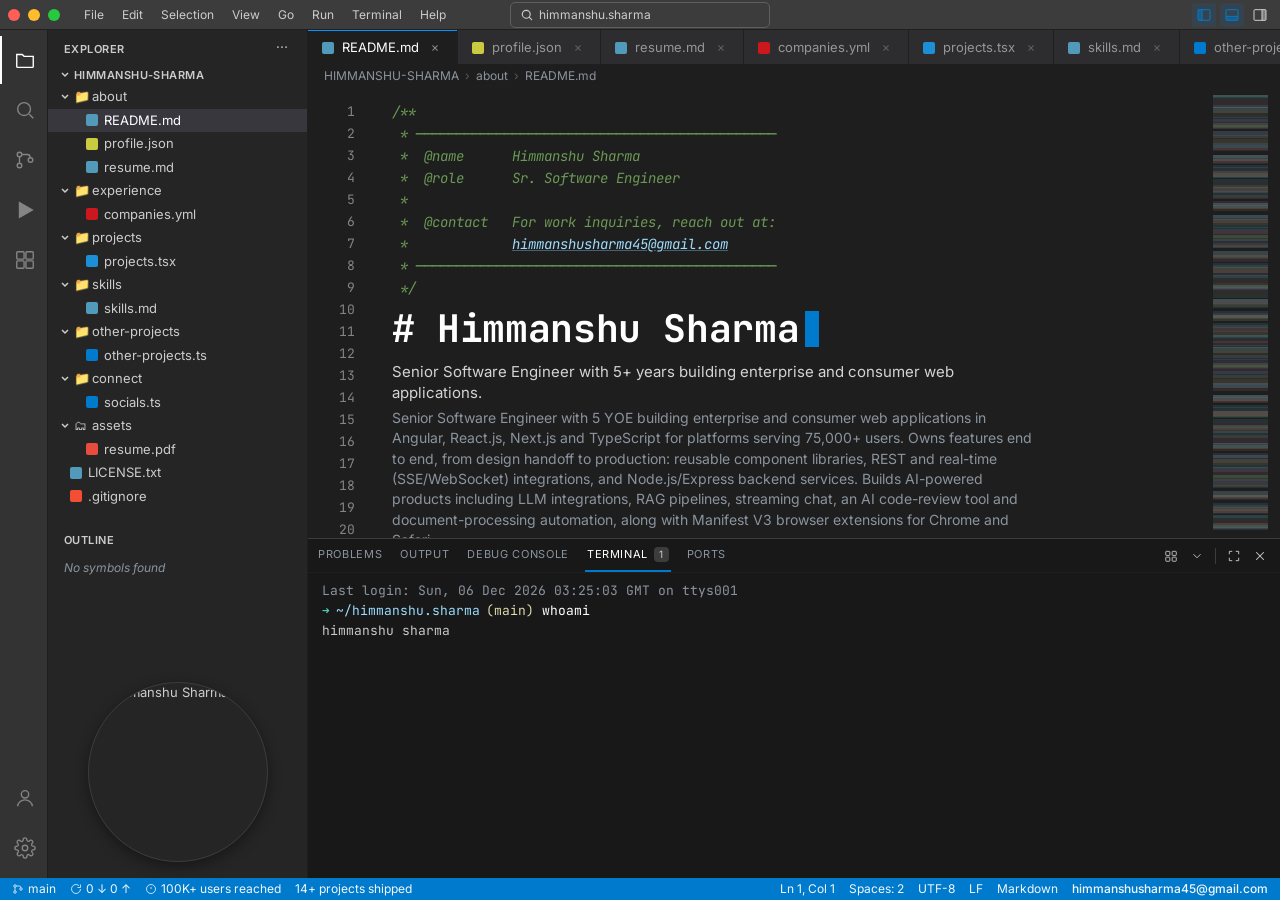
==== commit 86e1bdfd: "domain name updated" ====
--- a/index.html
+++ b/index.html
@@ -21,11 +21,11 @@
   <meta name="apple-mobile-web-app-title" content="Himmanshu Sharma" />
   <meta name="application-name" content="Himmanshu Sharma Portfolio" />
   <meta name="msapplication-TileColor" content="#1e1e1e" />
-  <link rel="canonical" href="https://himanshusharma.dev/" />
+  <link rel="canonical" href="https://himmanshusharma.vercel.app/" />
 
   <!-- Open Graph / Facebook -->
   <meta property="og:type" content="website" />
-  <meta property="og:url" content="https://himanshusharma.dev/" />
+  <meta property="og:url" content="https://himmanshusharma.vercel.app/" />
   <meta property="og:title" content="Himmanshu Sharma - Senior Software Engineer &amp; AI Developer" />
   <meta property="og:description" content="Full-stack engineer with 5+ YOE in React, Angular, Next.js &amp; TypeScript. Building AI-powered apps, RAG pipelines &amp; browser extensions. Gurugram, India." />
   <meta property="og:image" content="https://ik.imagekit.io/7bnay2uqa/Portfolio/Img.png" />
@@ -53,20 +53,20 @@
     "@graph": [
       {
         "@type": "WebSite",
-        "@id": "https://himanshusharma.dev/#website",
+        "@id": "https://himmanshusharma.vercel.app/#website",
         "name": "Himmanshu Sharma - Portfolio",
-        "url": "https://himanshusharma.dev",
+        "url": "https://himmanshusharma.vercel.app",
         "description": "Professional portfolio of Himmanshu Sharma, Senior Software Engineer and AI Developer based in Gurugram, India.",
         "inLanguage": "en"
       },
       {
         "@type": "ProfilePage",
-        "@id": "https://himanshusharma.dev/#profilepage",
-        "url": "https://himanshusharma.dev/",
+        "@id": "https://himmanshusharma.vercel.app/#profilepage",
+        "url": "https://himmanshusharma.vercel.app/",
         "name": "Himmanshu Sharma - Senior Software Engineer Portfolio",
-        "isPartOf": { "@id": "https://himanshusharma.dev/#website" },
-        "mainEntity": { "@id": "https://himanshusharma.dev/#person" },
-        "primaryImageOfPage": { "@id": "https://himanshusharma.dev/#profilephoto" },
+        "isPartOf": { "@id": "https://himmanshusharma.vercel.app/#website" },
+        "mainEntity": { "@id": "https://himmanshusharma.vercel.app/#person" },
+        "primaryImageOfPage": { "@id": "https://himmanshusharma.vercel.app/#profilephoto" },
         "inLanguage": "en",
         "dateModified": "2026-11-04",
         "speakable": {
@@ -76,15 +76,15 @@
       },
       {
         "@type": "Person",
-        "@id": "https://himanshusharma.dev/#person",
+        "@id": "https://himmanshusharma.vercel.app/#person",
         "name": "Himmanshu Sharma",
         "alternateName": ["Himanshu Sharma", "Himmanshu"],
         "givenName": "Himmanshu",
         "familyName": "Sharma",
         "jobTitle": "Senior Software Engineer",
         "description": "Senior Software Engineer with 5+ years building enterprise web applications in Angular, React.js, Next.js and TypeScript. Builds AI-powered products including LLM integrations, RAG pipelines, streaming chat, and Manifest V3 browser extensions.",
-        "url": "https://himanshusharma.dev",
-        "image": { "@id": "https://himanshusharma.dev/#profilephoto" },
+        "url": "https://himmanshusharma.vercel.app",
+        "image": { "@id": "https://himmanshusharma.vercel.app/#profilephoto" },
         "sameAs": [
           "https://linkedin.com/in/Himmanshu-Sharma",
           "https://github.com/HimanshuSrma"
@@ -146,7 +146,7 @@
       },
       {
         "@type": "ImageObject",
-        "@id": "https://himanshusharma.dev/#profilephoto",
+        "@id": "https://himmanshusharma.vercel.app/#profilephoto",
         "url": "https://ik.imagekit.io/7bnay2uqa/Portfolio/Img.png",
         "contentUrl": "https://ik.imagekit.io/7bnay2uqa/Portfolio/Img.png",
         "caption": "Himmanshu Sharma - Senior Software Engineer and AI Developer",
@@ -159,19 +159,19 @@
       },
       {
         "@type": "DigitalDocument",
-        "@id": "https://himanshusharma.dev/#resume",
+        "@id": "https://himmanshusharma.vercel.app/#resume",
         "name": "Himmanshu Sharma Resume",
         "description": "Resume of Himmanshu Sharma - Senior Software Engineer with 5+ years experience in React, Angular, Next.js, TypeScript and AI application development.",
-        "url": "https://himanshusharma.dev/assets/HimmanshuSharmaResume.pdf",
+        "url": "https://himmanshusharma.vercel.app/assets/HimmanshuSharmaResume.pdf",
         "encodingFormat": "application/pdf",
-        "author": { "@id": "https://himanshusharma.dev/#person" },
-        "about": { "@id": "https://himanshusharma.dev/#person" },
+        "author": { "@id": "https://himmanshusharma.vercel.app/#person" },
+        "about": { "@id": "https://himmanshusharma.vercel.app/#person" },
         "inLanguage": "en",
         "dateModified": "2026-11-04"
       },
       {
         "@type": "ItemList",
-        "@id": "https://himanshusharma.dev/#projects",
+        "@id": "https://himmanshusharma.vercel.app/#projects",
         "name": "Featured Projects by Himmanshu Sharma",
         "description": "Portfolio of software engineering and AI projects by Himmanshu Sharma",
         "numberOfItems": 5,
@@ -184,7 +184,7 @@
               "name": "Order Management System (OMS)",
               "description": "AI-powered document parsing that auto-populates order forms from uploaded PDFs - reduced manual data entry by 90% and cut order time by 70%.",
               "applicationCategory": "BusinessApplication",
-              "author": { "@id": "https://himanshusharma.dev/#person" }
+              "author": { "@id": "https://himmanshusharma.vercel.app/#person" }
             }
           },
           {
@@ -196,7 +196,7 @@
               "description": "Manifest V3 browser extension for Chrome and Safari that extracts page data, sends it to a backend LLM for field mapping, and auto-fills order forms.",
               "applicationCategory": "BrowserExtension",
               "operatingSystem": "Chrome, Safari",
-              "author": { "@id": "https://himanshusharma.dev/#person" }
+              "author": { "@id": "https://himmanshusharma.vercel.app/#person" }
             }
           },
           {
@@ -207,7 +207,7 @@
               "name": "Tournament Management System",
               "description": "Full tournament management system for the European Table Tennis Union - used by 4+ federations for registration, fixtures, orders and invoicing.",
               "applicationCategory": "BusinessApplication",
-              "author": { "@id": "https://himanshusharma.dev/#person" }
+              "author": { "@id": "https://himmanshusharma.vercel.app/#person" }
             }
           },
           {
@@ -218,7 +218,7 @@
               "name": "AI Customer Support Resolution Agent",
               "description": "LLM-powered agent that ingests support emails, extracts issue context and queries backend APIs to auto-resolve in-scope requests.",
               "applicationCategory": "BusinessApplication",
-              "author": { "@id": "https://himanshusharma.dev/#person" }
+              "author": { "@id": "https://himmanshusharma.vercel.app/#person" }
             }
           },
           {
@@ -229,20 +229,20 @@
               "name": "RAG Document Q&A Application",
               "description": "End-to-end RAG pipeline covering document ingestion, chunking, embedding generation, vector retrieval and LLM answer generation with source citations.",
               "applicationCategory": "DeveloperApplication",
-              "author": { "@id": "https://himanshusharma.dev/#person" }
+              "author": { "@id": "https://himmanshusharma.vercel.app/#person" }
             }
           }
         ]
       },
       {
         "@type": "BreadcrumbList",
-        "@id": "https://himanshusharma.dev/#breadcrumb",
+        "@id": "https://himmanshusharma.vercel.app/#breadcrumb",
         "itemListElement": [
           {
             "@type": "ListItem",
             "position": 1,
             "name": "Home",
-            "item": "https://himanshusharma.dev/"
+            "item": "https://himmanshusharma.vercel.app/"
           }
         ]
       }
@@ -293,7 +293,7 @@
         "name": "How can I contact Himmanshu Sharma?",
         "acceptedAnswer": {
           "@type": "Answer",
-          "text": "You can reach Himmanshu Sharma via email at himmanshusharma45@gmail.com, by phone at +91 78359-12569, through his LinkedIn profile at linkedin.com/in/Himmanshu-Sharma, or visit his portfolio at himanshusharma.dev."
+          "text": "You can reach Himmanshu Sharma via email at himmanshusharma45@gmail.com, by phone at +91 78359-12569, through his LinkedIn profile at linkedin.com/in/Himmanshu-Sharma, or visit his portfolio at himmanshusharma.vercel.app."
         }
       },
       {
@@ -301,7 +301,7 @@
         "name": "Can I download Himmanshu Sharma's resume?",
         "acceptedAnswer": {
           "@type": "Answer",
-          "text": "Yes, Himmanshu Sharma's resume is available for download in PDF format at himanshusharma.dev/assets/HimmanshuSharmaResume.pdf. It covers his 5+ years of software engineering experience, technical skills, professional experience at Wattmonk, Stupa Sports Analytics and Benepik, and his AI and full-stack project portfolio."
+          "text": "Yes, Himmanshu Sharma's resume is available for download in PDF format at himmanshusharma.vercel.app/assets/HimmanshuSharmaResume.pdf. It covers his 5+ years of software engineering experience, technical skills, professional experience at Wattmonk, Stupa Sports Analytics and Benepik, and his AI and full-stack project portfolio."
         }
       }
     ]
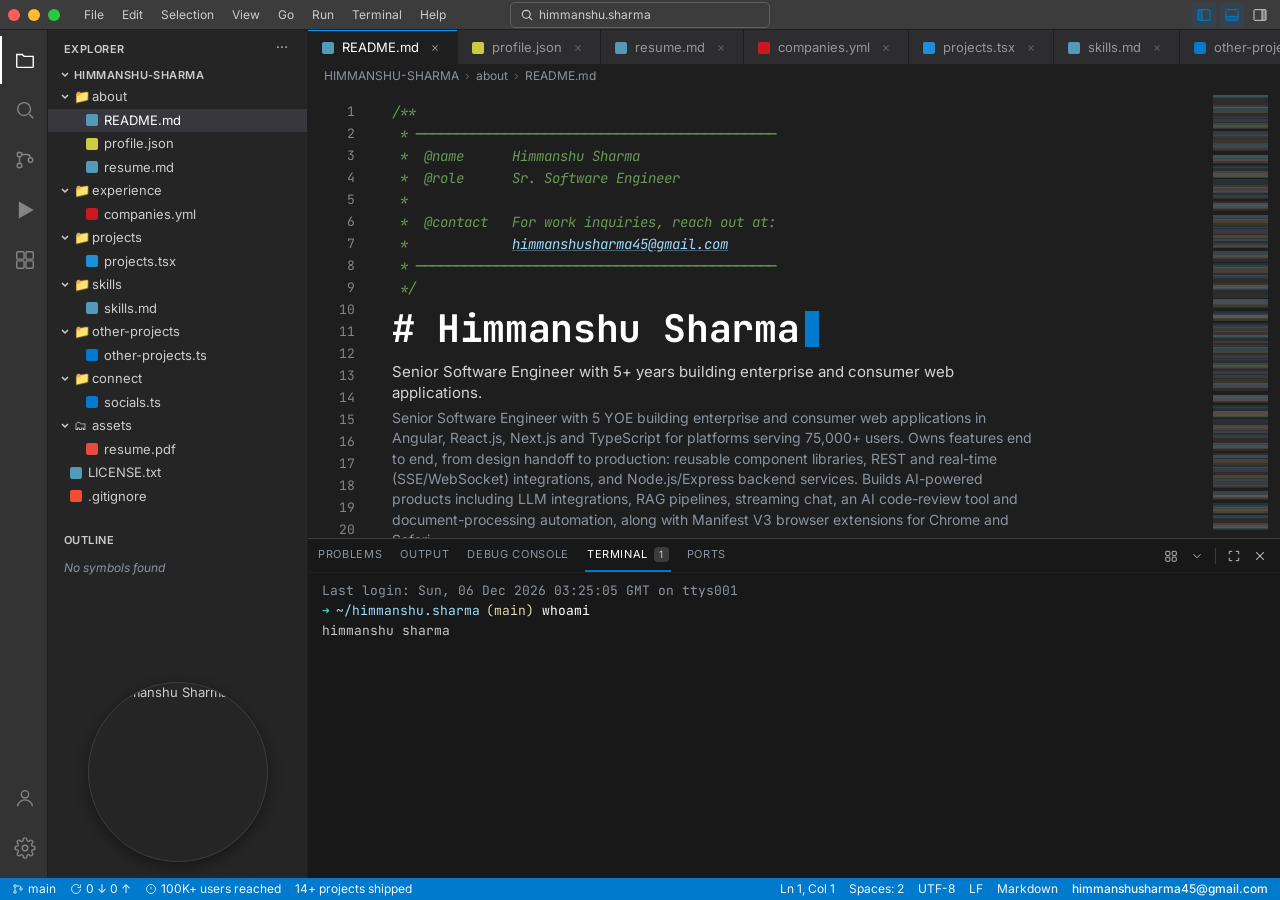
==== commit 36b69320: "google sit verification" ====
--- a/index.html
+++ b/index.html
@@ -15,6 +15,7 @@
   <meta name="geo.placename" content="Gurugram" />
   <meta name="geo.position" content="28.4595;77.0266" />
   <meta name="ICBM" content="28.4595, 77.0266" />
+  <meta name="google-site-verification" content="pl6h8OSoF-8ApWwAICjJvtSOQkIQ0WoUd9HfiKCZt5Y" />
   <meta name="format-detection" content="telephone=no" />
   <meta name="apple-mobile-web-app-capable" content="yes" />
   <meta name="apple-mobile-web-app-status-bar-style" content="black-translucent" />
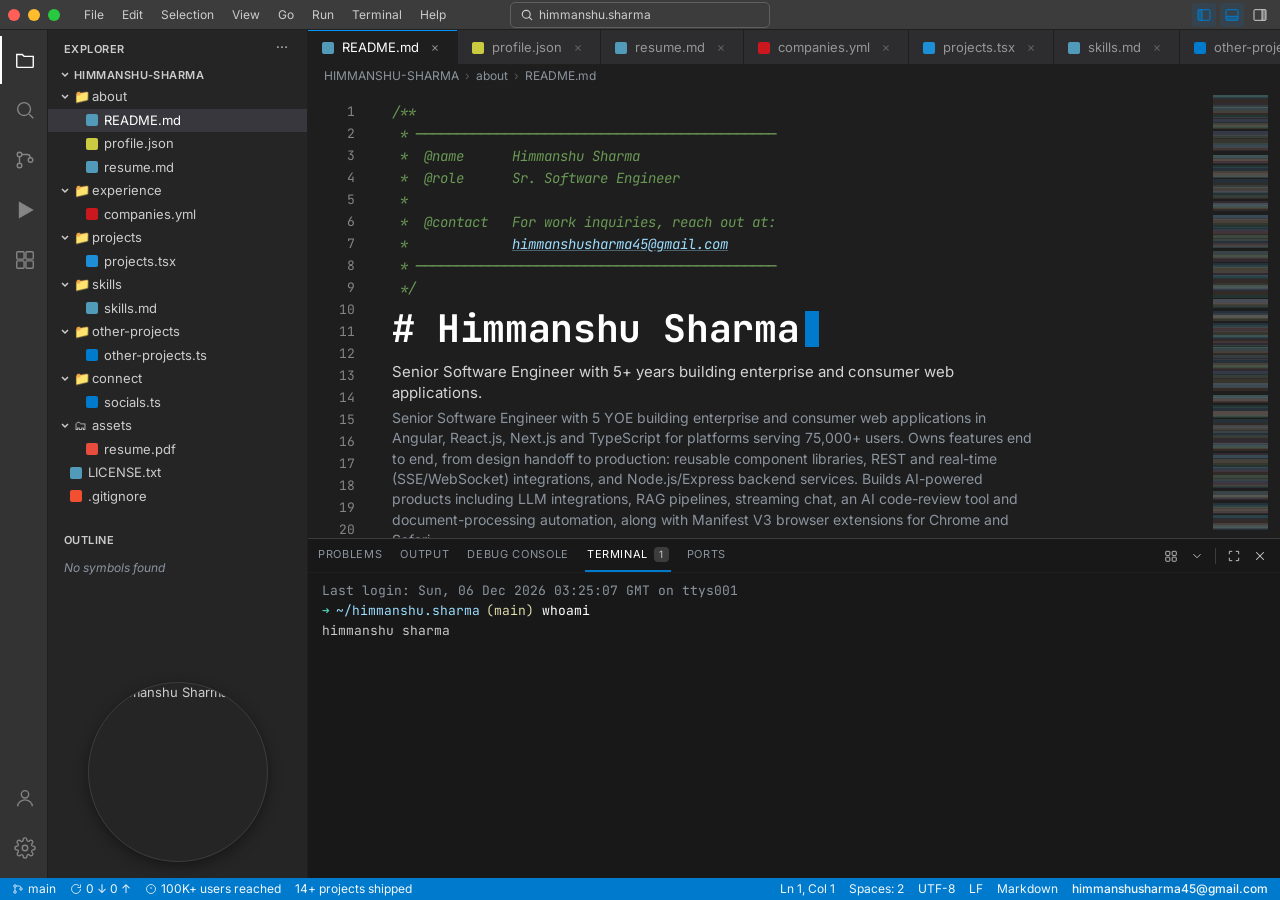
==== commit 2968c5e8: "google site verification" ====
--- a/index.html
+++ b/index.html
@@ -15,7 +15,7 @@
   <meta name="geo.placename" content="Gurugram" />
   <meta name="geo.position" content="28.4595;77.0266" />
   <meta name="ICBM" content="28.4595, 77.0266" />
-  <meta name="google-site-verification" content="pl6h8OSoF-8ApWwAICjJvtSOQkIQ0WoUd9HfiKCZt5Y" />
+  <meta name="google-site-verification" content="96swHV1DPer7lJDRTXqwhfV7XJ8zuUuEShXzdRvV81g" />
   <meta name="format-detection" content="telephone=no" />
   <meta name="apple-mobile-web-app-capable" content="yes" />
   <meta name="apple-mobile-web-app-status-bar-style" content="black-translucent" />
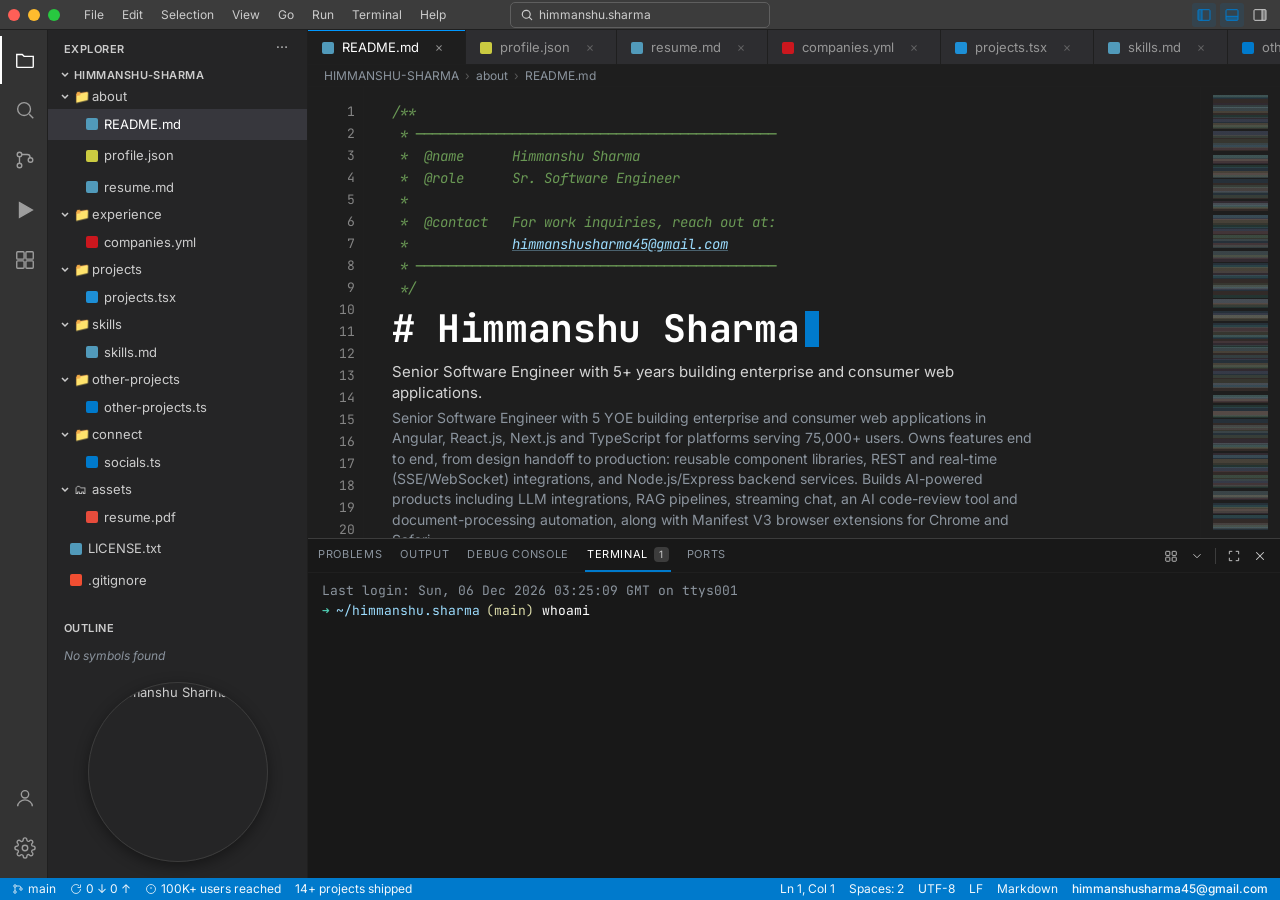
==== commit 7acc4110: "accessibility improvement on web" ====
--- a/index.html
+++ b/index.html
@@ -691,7 +691,7 @@
 
       <!-- Bottom terminal panel -->
       <aside class="panel" id="panel" hidden>
-        <div class="panel-resizer" id="panel-resizer" aria-label="Resize panel" title="Drag to resize"></div>
+        <div class="panel-resizer" id="panel-resizer" role="separator" aria-label="Resize panel" title="Drag to resize"></div>
         <header class="panel-head">
           <div class="panel-tabs" id="panel-tabs">
             <button class="panel-tab" data-panel="problems">PROBLEMS</button>
--- a/style.css
+++ b/style.css
@@ -12,7 +12,7 @@
   --statusbar: #007acc;
   --statusbar-fg: #ffffff;
   --activity: #333333;
-  --activity-fg: #858585;
+  --activity-fg: #9e9e9e;
   --activity-fg-active: #ffffff;
   --sidebar: #252526;
   --editor: #1e1e1e;
@@ -515,7 +515,7 @@
   display: flex;
   align-items: center;
   gap: 6px;
-  padding: 2px 8px 2px 30px;
+  padding: 6px 8px 6px 30px;
   font-size: 13px;
   color: #cccccc;
   border-radius: 0;
@@ -685,8 +685,8 @@
 }
 
 .tab .tab-close {
-  width: 16px;
-  height: 16px;
+  width: 24px;
+  height: 24px;
   display: inline-flex;
   align-items: center;
   justify-content: center;
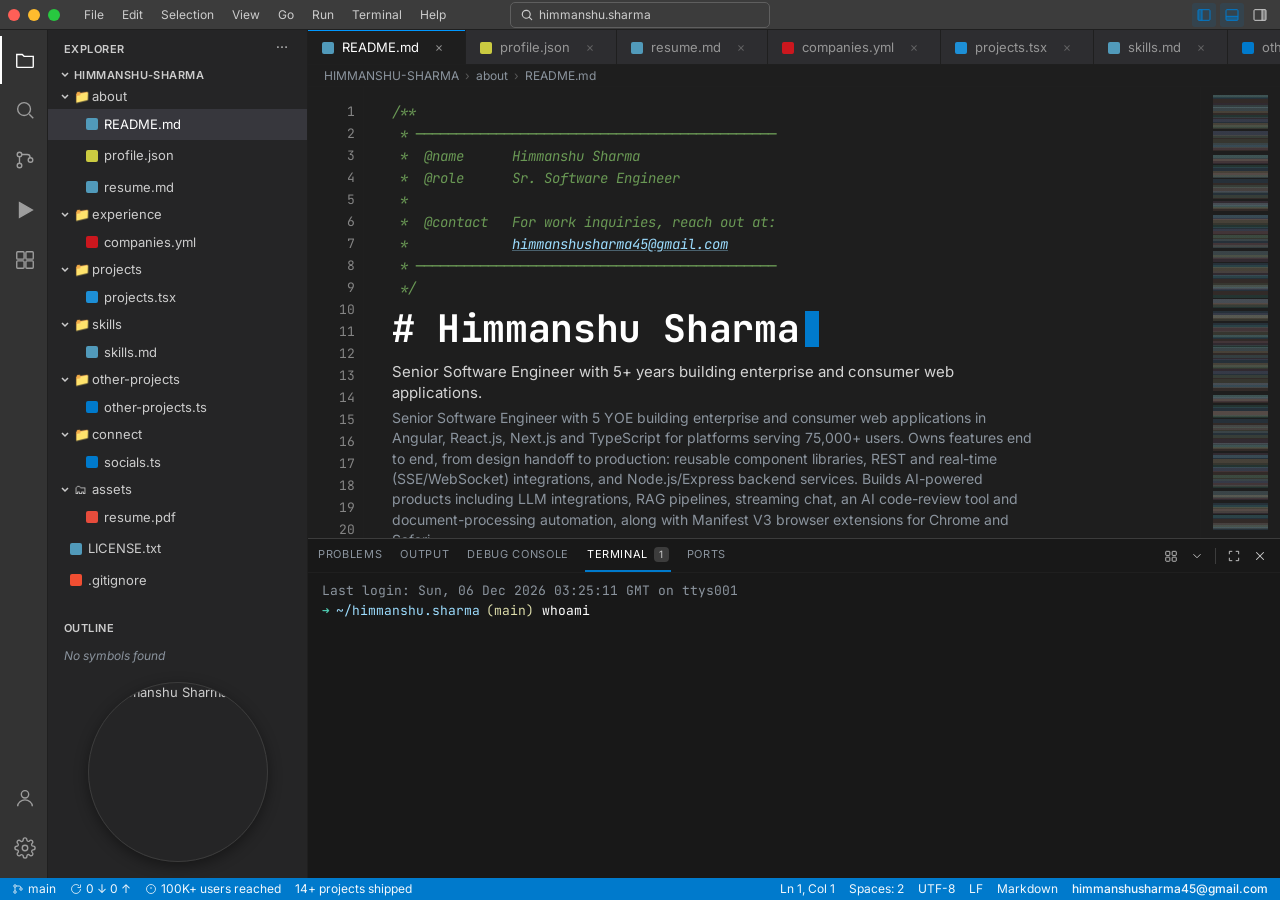
==== commit 287a51af: "accessibility improvement on mobile" ====
--- a/index.html
+++ b/index.html
@@ -315,7 +315,8 @@
   <link rel="preconnect" href="https://ik.imagekit.io" crossorigin />
   <link rel="preconnect" href="https://fonts.googleapis.com" />
   <link rel="preconnect" href="https://fonts.gstatic.com" crossorigin />
-  <link href="https://fonts.googleapis.com/css2?family=JetBrains+Mono:wght@400;500;600;700&family=Inter:wght@400;500;600&display=swap" rel="stylesheet" />
+  <link rel="preload" href="https://fonts.googleapis.com/css2?family=JetBrains+Mono:wght@400;700&family=Inter:wght@400;600&display=swap" as="style" onload="this.onload=null;this.rel='stylesheet'" />
+  <noscript><link rel="stylesheet" href="https://fonts.googleapis.com/css2?family=JetBrains+Mono:wght@400;700&family=Inter:wght@400;600&display=swap" /></noscript>
   <link rel="stylesheet" href="style.css" />
   <link rel="icon" href="/assets/favicon.ico" sizes="32x32" />
   <link rel="icon" type="image/svg+xml" href="/assets/favicon.svg" />
@@ -582,7 +583,7 @@
       </div>
 
       <div class="sidebar-avatar">
-        <img src="https://ik.imagekit.io/7bnay2uqa/Portfolio/Img.png" alt="Himmanshu Sharma" loading="lazy" />
+        <img src="https://ik.imagekit.io/7bnay2uqa/Portfolio/Img.png" alt="Himmanshu Sharma" loading="lazy" width="180" height="180" />
         <!-- <img src="https://avatars.githubusercontent.com/u/11613311?v=4" alt="Himmanshu Sharma" loading="lazy"/> -->
       </div>
     </aside>
@@ -798,10 +799,10 @@
     </div>
   </footer>
 
-  <script src="skills.js"></script>
-  <script src="main.js"></script>
-  <script src="agentData.js"></script>
-  <script src="agent.js"></script>
+  <script src="skills.js" defer></script>
+  <script src="main.js" defer></script>
+  <script src="agentData.js" defer></script>
+  <script src="agent.js" defer></script>
 </body>
 
 </html>
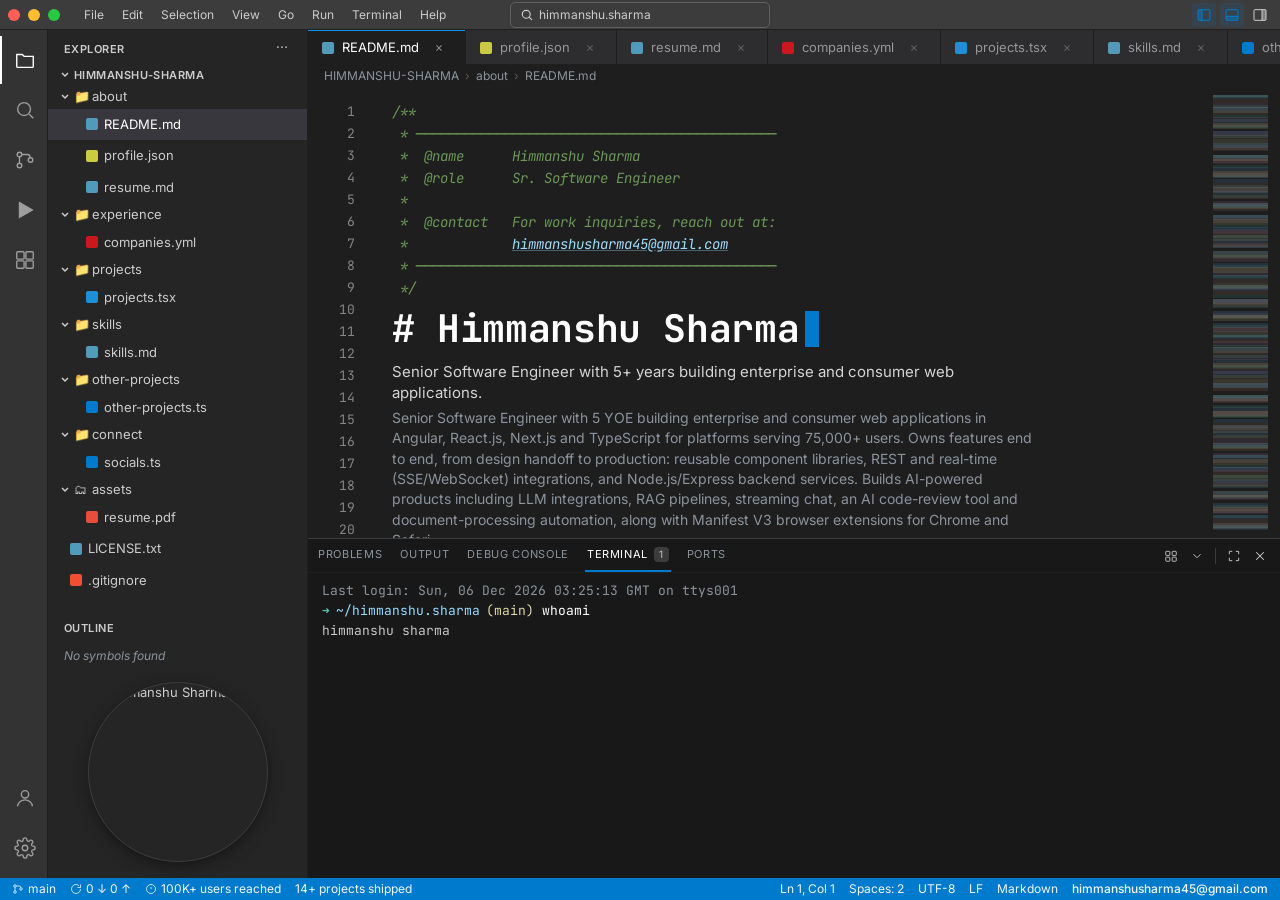
==== commit 58059f0f: "role update" ====
--- a/index.html
+++ b/index.html
@@ -4,9 +4,9 @@
   <meta charset="UTF-8" />
   <meta name="viewport" content="width=device-width, initial-scale=1.0" />
   <meta name="theme-color" content="#1e1e1e" />
-  <title>Himmanshu Sharma - Senior Software Engineer | Full-Stack &amp; AI Developer</title>
-  <meta name="description" content="Himmanshu Sharma - Senior Software Engineer with 5+ years building web apps in React, Angular, Next.js &amp; TypeScript. AI integrations, RAG pipelines, LLM applications &amp; browser extensions. Gurugram, India." />
-  <meta name="keywords" content="Himmanshu Sharma, Himanshu Sharma, Senior Software Engineer, Full-Stack / AI Application Engineer, React Developer, Angular Developer, Next.js Developer, TypeScript Engineer, Node.js Developer, LLM Developer, RAG Developer, Frontend Developer, Full Stack AI Engineer, Generative AI Developer, Software Engineer India, Gurugram Developer, Portfolio" />
+  <title>Himmanshu Sharma - Senior Software Engineer | GenAI &amp; Full-Stack Developer</title>
+  <meta name="description" content="Himmanshu Sharma - Senior Software Engineer | GenAI &amp; Full-Stack Developer with 5+ years building web apps in React, Angular, Next.js &amp; TypeScript. AI integrations, RAG pipelines, LLM applications &amp; browser extensions. Gurugram, India." />
+  <meta name="keywords" content="Himmanshu Sharma, Himanshu Sharma, Senior Software Engineer, GenAI Developer, Full-Stack Developer, React Developer, Angular Developer, Next.js Developer, TypeScript Engineer, Node.js Developer, LLM Developer, RAG Developer, Frontend Developer, Full Stack AI Engineer, Generative AI Developer, Software Engineer India, Gurugram Developer, Portfolio" />
   <meta name="author" content="Himmanshu Sharma" />
   <meta name="robots" content="index, follow, max-image-preview:large, max-snippet:-1, max-video-preview:-1" />
   <meta name="googlebot" content="index, follow, max-image-preview:large, max-snippet:-1" />
@@ -27,14 +27,14 @@
   <!-- Open Graph / Facebook -->
   <meta property="og:type" content="website" />
   <meta property="og:url" content="https://himmanshusharma.vercel.app/" />
-  <meta property="og:title" content="Himmanshu Sharma - Senior Software Engineer &amp; AI Developer" />
+  <meta property="og:title" content="Himmanshu Sharma - Senior Software Engineer | GenAI &amp; Full-Stack Developer" />
   <meta property="og:description" content="Full-stack engineer with 5+ YOE in React, Angular, Next.js &amp; TypeScript. Building AI-powered apps, RAG pipelines &amp; browser extensions. Gurugram, India." />
   <meta property="og:image" content="https://ik.imagekit.io/7bnay2uqa/Portfolio/Img.png" />
   <meta property="og:image:width" content="1200" />
   <meta property="og:image:height" content="630" />
   <meta property="og:site_name" content="Himmanshu Sharma - Portfolio" />
   <meta property="og:locale" content="en_IN" />
-  <meta property="og:image:alt" content="Himmanshu Sharma - Senior Software Engineer and AI Developer" />
+  <meta property="og:image:alt" content="Himmanshu Sharma - Senior Software Engineer | GenAI &amp; Full-Stack Developer" />
   <meta property="og:image:type" content="image/png" />
   <meta property="og:updated_time" content="2026-11-04T00:00:00+05:30" />
   <meta property="profile:first_name" content="Himmanshu" />
@@ -42,10 +42,10 @@
 
   <!-- Twitter / X -->
   <meta name="twitter:card" content="summary_large_image" />
-  <meta name="twitter:title" content="Himmanshu Sharma - Senior Software Engineer &amp; AI Developer" />
+  <meta name="twitter:title" content="Himmanshu Sharma - Senior Software Engineer | GenAI &amp; Full-Stack Developer" />
   <meta name="twitter:description" content="Full-stack engineer building AI-powered apps, RAG pipelines &amp; browser extensions with React, Angular, Next.js &amp; TypeScript." />
   <meta name="twitter:image" content="https://ik.imagekit.io/7bnay2uqa/Portfolio/Img.png" />
-  <meta name="twitter:image:alt" content="Himmanshu Sharma - Senior Software Engineer and AI Developer" />
+  <meta name="twitter:image:alt" content="Himmanshu Sharma - Senior Software Engineer | GenAI &amp; Full-Stack Developer" />
 
   <!-- JSON-LD Structured Data -->
   <script type="application/ld+json">
@@ -57,14 +57,14 @@
         "@id": "https://himmanshusharma.vercel.app/#website",
         "name": "Himmanshu Sharma - Portfolio",
         "url": "https://himmanshusharma.vercel.app",
-        "description": "Professional portfolio of Himmanshu Sharma, Senior Software Engineer and AI Developer based in Gurugram, India.",
+        "description": "Professional portfolio of Himmanshu Sharma, Senior Software Engineer | GenAI & Full-Stack Developer based in Gurugram, India.",
         "inLanguage": "en"
       },
       {
         "@type": "ProfilePage",
         "@id": "https://himmanshusharma.vercel.app/#profilepage",
         "url": "https://himmanshusharma.vercel.app/",
-        "name": "Himmanshu Sharma - Senior Software Engineer Portfolio",
+        "name": "Himmanshu Sharma - Senior Software Engineer | GenAI & Full-Stack Developer Portfolio",
         "isPartOf": { "@id": "https://himmanshusharma.vercel.app/#website" },
         "mainEntity": { "@id": "https://himmanshusharma.vercel.app/#person" },
         "primaryImageOfPage": { "@id": "https://himmanshusharma.vercel.app/#profilephoto" },
@@ -82,8 +82,8 @@
         "alternateName": ["Himanshu Sharma", "Himmanshu"],
         "givenName": "Himmanshu",
         "familyName": "Sharma",
-        "jobTitle": "Senior Software Engineer",
-        "description": "Senior Software Engineer with 5+ years building enterprise web applications in Angular, React.js, Next.js and TypeScript. Builds AI-powered products including LLM integrations, RAG pipelines, streaming chat, and Manifest V3 browser extensions.",
+        "jobTitle": "Senior Software Engineer | GenAI & Full-Stack Developer",
+        "description": "Senior Software Engineer | GenAI & Full-Stack Developer with 5+ years building enterprise web applications in Angular, React.js, Next.js and TypeScript. Builds AI-powered products including LLM integrations, RAG pipelines, streaming chat, and Manifest V3 browser extensions.",
         "url": "https://himmanshusharma.vercel.app",
         "image": { "@id": "https://himmanshusharma.vercel.app/#profilephoto" },
         "sameAs": [
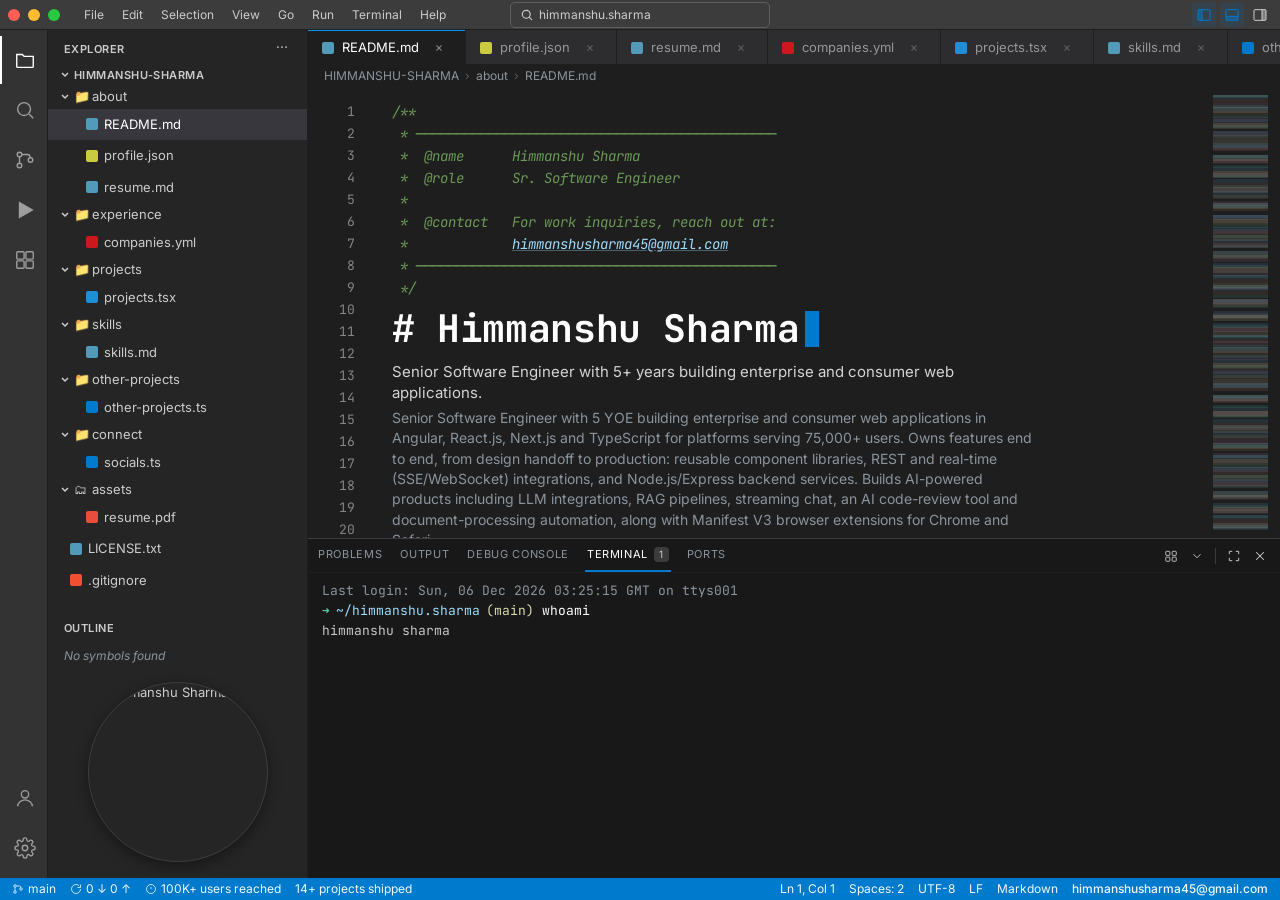
==== commit 8df4e598: "SEO" ====
--- a/index.html
+++ b/index.html
@@ -4,9 +4,9 @@
   <meta charset="UTF-8" />
   <meta name="viewport" content="width=device-width, initial-scale=1.0" />
   <meta name="theme-color" content="#1e1e1e" />
-  <title>Himmanshu Sharma - Senior Software Engineer | GenAI &amp; Full-Stack Developer</title>
-  <meta name="description" content="Himmanshu Sharma - Senior Software Engineer | GenAI &amp; Full-Stack Developer with 5+ years building web apps in React, Angular, Next.js &amp; TypeScript. AI integrations, RAG pipelines, LLM applications &amp; browser extensions. Gurugram, India." />
-  <meta name="keywords" content="Himmanshu Sharma, Himanshu Sharma, Senior Software Engineer, GenAI Developer, Full-Stack Developer, React Developer, Angular Developer, Next.js Developer, TypeScript Engineer, Node.js Developer, LLM Developer, RAG Developer, Frontend Developer, Full Stack AI Engineer, Generative AI Developer, Software Engineer India, Gurugram Developer, Portfolio" />
+  <title>Himmanshu Sharma | Senior Software Engineer, GenAI &amp; Full-Stack Developer</title>
+  <meta name="description" content="Himmanshu Sharma (also known as Himanshu Sharma) - Senior Software Engineer &amp; GenAI Developer with 5+ years building web apps in React, Angular, Next.js &amp; TypeScript. AI integrations, RAG pipelines, LLM applications &amp; browser extensions. Gurugram (Gurgaon), India." />
+  <meta name="keywords" content="Himmanshu Sharma, Himanshu Sharma, Himmanshu, Himanshu, Senior Software Engineer, GenAI Developer, Full-Stack Developer, React Developer, Angular Developer, Next.js Developer, TypeScript Engineer, Node.js Developer, LLM Developer, RAG Developer, Frontend Developer, Full Stack AI Engineer, Generative AI Developer, Software Engineer India, Gurugram Developer, Gurgaon Developer, AI Application Engineer, Portfolio" />
   <meta name="author" content="Himmanshu Sharma" />
   <meta name="robots" content="index, follow, max-image-preview:large, max-snippet:-1, max-video-preview:-1" />
   <meta name="googlebot" content="index, follow, max-image-preview:large, max-snippet:-1" />
@@ -27,25 +27,25 @@
   <!-- Open Graph / Facebook -->
   <meta property="og:type" content="website" />
   <meta property="og:url" content="https://himmanshusharma.vercel.app/" />
-  <meta property="og:title" content="Himmanshu Sharma - Senior Software Engineer | GenAI &amp; Full-Stack Developer" />
-  <meta property="og:description" content="Full-stack engineer with 5+ YOE in React, Angular, Next.js &amp; TypeScript. Building AI-powered apps, RAG pipelines &amp; browser extensions. Gurugram, India." />
+  <meta property="og:title" content="Himmanshu Sharma | Senior Software Engineer, GenAI &amp; Full-Stack Developer" />
+  <meta property="og:description" content="Himmanshu Sharma (Himanshu Sharma) - Full-stack engineer with 5+ YOE in React, Angular, Next.js &amp; TypeScript. Building AI-powered apps, RAG pipelines &amp; browser extensions. Gurugram, India." />
   <meta property="og:image" content="https://ik.imagekit.io/7bnay2uqa/Portfolio/Img.png" />
   <meta property="og:image:width" content="1200" />
   <meta property="og:image:height" content="630" />
-  <meta property="og:site_name" content="Himmanshu Sharma - Portfolio" />
+  <meta property="og:site_name" content="Himmanshu Sharma Portfolio" />
   <meta property="og:locale" content="en_IN" />
-  <meta property="og:image:alt" content="Himmanshu Sharma - Senior Software Engineer | GenAI &amp; Full-Stack Developer" />
+  <meta property="og:image:alt" content="Himmanshu Sharma (Himanshu Sharma) - Senior Software Engineer, GenAI &amp; Full-Stack Developer" />
   <meta property="og:image:type" content="image/png" />
-  <meta property="og:updated_time" content="2026-11-04T00:00:00+05:30" />
+  <meta property="og:updated_time" content="2026-11-05T00:00:00+05:30" />
   <meta property="profile:first_name" content="Himmanshu" />
   <meta property="profile:last_name" content="Sharma" />
 
   <!-- Twitter / X -->
   <meta name="twitter:card" content="summary_large_image" />
-  <meta name="twitter:title" content="Himmanshu Sharma - Senior Software Engineer | GenAI &amp; Full-Stack Developer" />
-  <meta name="twitter:description" content="Full-stack engineer building AI-powered apps, RAG pipelines &amp; browser extensions with React, Angular, Next.js &amp; TypeScript." />
+  <meta name="twitter:title" content="Himmanshu Sharma | Senior Software Engineer, GenAI &amp; Full-Stack Developer" />
+  <meta name="twitter:description" content="Himmanshu Sharma (Himanshu Sharma) - Full-stack engineer building AI-powered apps, RAG pipelines &amp; browser extensions with React, Angular, Next.js &amp; TypeScript." />
   <meta name="twitter:image" content="https://ik.imagekit.io/7bnay2uqa/Portfolio/Img.png" />
-  <meta name="twitter:image:alt" content="Himmanshu Sharma - Senior Software Engineer | GenAI &amp; Full-Stack Developer" />
+  <meta name="twitter:image:alt" content="Himmanshu Sharma (Himanshu Sharma) - Senior Software Engineer, GenAI &amp; Full-Stack Developer" />
 
   <!-- JSON-LD Structured Data -->
   <script type="application/ld+json">
@@ -55,21 +55,22 @@
       {
         "@type": "WebSite",
         "@id": "https://himmanshusharma.vercel.app/#website",
-        "name": "Himmanshu Sharma - Portfolio",
+        "name": "Himmanshu Sharma Portfolio",
         "url": "https://himmanshusharma.vercel.app",
-        "description": "Professional portfolio of Himmanshu Sharma, Senior Software Engineer | GenAI & Full-Stack Developer based in Gurugram, India.",
+        "description": "Professional portfolio of Himmanshu Sharma (Himanshu Sharma), Senior Software Engineer and GenAI Developer based in Gurugram (Gurgaon), India.",
         "inLanguage": "en"
       },
       {
         "@type": "ProfilePage",
         "@id": "https://himmanshusharma.vercel.app/#profilepage",
         "url": "https://himmanshusharma.vercel.app/",
-        "name": "Himmanshu Sharma - Senior Software Engineer | GenAI & Full-Stack Developer Portfolio",
+        "name": "Himmanshu Sharma | Senior Software Engineer, GenAI & Full-Stack Developer",
         "isPartOf": { "@id": "https://himmanshusharma.vercel.app/#website" },
         "mainEntity": { "@id": "https://himmanshusharma.vercel.app/#person" },
         "primaryImageOfPage": { "@id": "https://himmanshusharma.vercel.app/#profilephoto" },
         "inLanguage": "en",
-        "dateModified": "2026-11-04",
+        "datePublished": "2024-11-01",
+        "dateModified": "2026-11-05",
         "speakable": {
           "@type": "SpeakableSpecification",
           "cssSelector": ["title", "meta[name='description']"]
@@ -79,16 +80,19 @@
         "@type": "Person",
         "@id": "https://himmanshusharma.vercel.app/#person",
         "name": "Himmanshu Sharma",
-        "alternateName": ["Himanshu Sharma", "Himmanshu"],
+        "alternateName": ["Himanshu Sharma", "Himmanshu", "Himanshu"],
         "givenName": "Himmanshu",
         "familyName": "Sharma",
-        "jobTitle": "Senior Software Engineer | GenAI & Full-Stack Developer",
-        "description": "Senior Software Engineer | GenAI & Full-Stack Developer with 5+ years building enterprise web applications in Angular, React.js, Next.js and TypeScript. Builds AI-powered products including LLM integrations, RAG pipelines, streaming chat, and Manifest V3 browser extensions.",
+        "additionalName": "Himanshu",
+        "jobTitle": "Senior Software Engineer",
+        "description": "Himmanshu Sharma (also known as Himanshu Sharma) is a Senior Software Engineer and GenAI Developer with 5+ years building enterprise web applications in Angular, React.js, Next.js and TypeScript. Based in Gurugram (Gurgaon), India. Builds AI-powered products including LLM integrations, RAG pipelines, streaming chat, and Manifest V3 browser extensions.",
         "url": "https://himmanshusharma.vercel.app",
+        "mainEntityOfPage": { "@id": "https://himmanshusharma.vercel.app/#profilepage" },
         "image": { "@id": "https://himmanshusharma.vercel.app/#profilephoto" },
         "sameAs": [
           "https://linkedin.com/in/Himmanshu-Sharma",
-          "https://github.com/HimanshuSrma"
+          "https://github.com/HimanshuSrma",
+          "https://twitter.com/Himanshusrma003"
         ],
         "email": "mailto:himmanshusharma45@gmail.com",
         "telephone": "+917835912569",
@@ -97,6 +101,16 @@
           "addressLocality": "Gurugram",
           "addressRegion": "Haryana",
           "addressCountry": "IN"
+        },
+        "homeLocation": {
+          "@type": "Place",
+          "name": "Gurugram (Gurgaon), Haryana, India",
+          "address": {
+            "@type": "PostalAddress",
+            "addressLocality": "Gurugram",
+            "addressRegion": "Haryana",
+            "addressCountry": "IN"
+          }
         },
         "nationality": {
           "@type": "Country",
@@ -121,15 +135,18 @@
             "name": "Indira Gandhi University"
           }
         },
-        "hasOccupation": {
-          "@type": "Occupation",
-          "name": "Senior Software Engineer",
-          "occupationLocation": {
-            "@type": "City",
-            "name": "Gurugram"
-          },
-          "skills": "React.js, Angular, Next.js, TypeScript, Node.js, LLM Integration, RAG, Full-Stack Development"
-        },
+        "hasOccupation": [
+          {
+            "@type": "Occupation",
+            "name": "Senior Software Engineer",
+            "occupationLocation": {
+              "@type": "City",
+              "name": "Gurugram",
+              "alternateName": "Gurgaon"
+            },
+            "skills": "React.js, Angular, Next.js, TypeScript, Node.js, LLM Integration, RAG, Full-Stack Development, Generative AI"
+          }
+        ],
         "worksFor": {
           "@type": "Organization",
           "name": "Wattmonk Technology",
@@ -142,7 +159,7 @@
           "Nest.js", "SQL", "Node.js", "Express.js", "REST APIs", "SSE", "WebSockets",
           "LLM Integration", "Prompt Engineering", "Streaming Responses", "Embeddings",
           "RAG", "Vector Retrieval", "Retrieval Evaluation", "Guardrails",
-          "AWS", "Browser Extensions", "Manifest V3", "Full-Stack Development"
+          "AWS", "Browser Extensions", "Manifest V3", "Full-Stack Development", "Generative AI", "AI Application Development"
         ]
       },
       {
@@ -150,8 +167,8 @@
         "@id": "https://himmanshusharma.vercel.app/#profilephoto",
         "url": "https://ik.imagekit.io/7bnay2uqa/Portfolio/Img.png",
         "contentUrl": "https://ik.imagekit.io/7bnay2uqa/Portfolio/Img.png",
-        "caption": "Himmanshu Sharma - Senior Software Engineer and AI Developer",
-        "description": "Profile photo of Himmanshu Sharma, Senior Software Engineer based in Gurugram, India",
+        "caption": "Himmanshu Sharma (Himanshu Sharma) - Senior Software Engineer and GenAI Developer",
+        "description": "Profile photo of Himmanshu Sharma, Senior Software Engineer and GenAI Developer based in Gurugram (Gurgaon), India",
         "name": "Himmanshu Sharma Profile Photo",
         "width": 1200,
         "height": 630,
@@ -162,13 +179,13 @@
         "@type": "DigitalDocument",
         "@id": "https://himmanshusharma.vercel.app/#resume",
         "name": "Himmanshu Sharma Resume",
-        "description": "Resume of Himmanshu Sharma - Senior Software Engineer with 5+ years experience in React, Angular, Next.js, TypeScript and AI application development.",
+        "description": "Resume of Himmanshu Sharma (Himanshu Sharma) - Senior Software Engineer with 5+ years experience in React, Angular, Next.js, TypeScript and AI application development based in Gurugram, India.",
         "url": "https://himmanshusharma.vercel.app/assets/HimmanshuSharmaResume.pdf",
         "encodingFormat": "application/pdf",
         "author": { "@id": "https://himmanshusharma.vercel.app/#person" },
         "about": { "@id": "https://himmanshusharma.vercel.app/#person" },
         "inLanguage": "en",
-        "dateModified": "2026-11-04"
+        "dateModified": "2026-11-05"
       },
       {
         "@type": "ItemList",
@@ -286,7 +303,7 @@
         "name": "Where has Himmanshu Sharma worked?",
         "acceptedAnswer": {
           "@type": "Answer",
-          "text": "Himmanshu has worked at three companies: (1) Wattmonk Technology as Senior Software Engineer (Nov 2024 – Present), building AI-powered order management and browser extensions, (2) Stupa Sports Analytics as Software Developer (May 2024 – Oct 2024), developing tournament management for the European Table Tennis Union, and (3) Benepik Technology as Software Developer (Apr 2021 – May 2024), building enterprise engagement platforms serving 50,000+ users."
+          "text": "Himmanshu has worked at three companies: (1) Wattmonk Technology as Senior Software Engineer (Nov 2024 - Present), building AI-powered order management and browser extensions, (2) Stupa Sports Analytics as Software Developer (May 2024 - Oct 2024), developing tournament management for the European Table Tennis Union, and (3) Benepik Technology as Software Developer (Apr 2021 - May 2024), building enterprise engagement platforms serving 50,000+ users."
         }
       },
       {
@@ -303,6 +320,14 @@
         "acceptedAnswer": {
           "@type": "Answer",
           "text": "Yes, Himmanshu Sharma's resume is available for download in PDF format at himmanshusharma.vercel.app/assets/HimmanshuSharmaResume.pdf. It covers his 5+ years of software engineering experience, technical skills, professional experience at Wattmonk, Stupa Sports Analytics and Benepik, and his AI and full-stack project portfolio."
+        }
+      },
+      {
+        "@type": "Question",
+        "name": "Is Himmanshu Sharma the same person as Himanshu Sharma?",
+        "acceptedAnswer": {
+          "@type": "Answer",
+          "text": "Yes, Himmanshu Sharma and Himanshu Sharma refer to the same person. The official spelling is Himmanshu Sharma. He is a Senior Software Engineer and GenAI Developer based in Gurugram (also known as Gurgaon), Haryana, India, specializing in React, Angular, Next.js, TypeScript and AI application development including LLM integrations and RAG pipelines. His official portfolio is at himmanshusharma.vercel.app."
         }
       }
     ]
@@ -609,13 +634,14 @@
         <div class="content" id="content">
           <noscript>
             <article style="max-width:800px;margin:0 auto;padding:32px 24px;font-family:system-ui,-apple-system,sans-serif;color:#d4d4d4;line-height:1.7;">
-              <h1 style="font-size:28px;color:#fff;margin-bottom:8px;">Himmanshu Sharma - Senior Software Engineer &amp; Full-Stack AI Developer</h1>
-              <p style="font-size:16px;color:#9cdcfe;margin-bottom:24px;">Senior Software Engineer &amp; Full-Stack AI Developer based in Gurugram, India</p>
-
-              <h2 style="font-size:20px;color:#4ec9b0;border-bottom:1px solid #3c3c3c;padding-bottom:6px;margin-top:32px;">Summary</h2>
-              <p>Senior Software Engineer with 5 YOE building enterprise and consumer web applications in Angular, React.js, Next.js and TypeScript for platforms serving 75,000+ users. Owns features end to end, from design handoff to production: reusable component libraries, REST and real-time (SSE/WebSocket) integrations, and Node.js/Express backend services. Builds AI-powered products including LLM integrations, RAG pipelines, streaming chat, an AI code-review tool and document-processing automation, along with Manifest V3 browser extensions for Chrome and Safari. Collaborates with design, backend and product teams in Agile/Scrum.</p>
-
-              <h2 style="font-size:20px;color:#4ec9b0;border-bottom:1px solid #3c3c3c;padding-bottom:6px;margin-top:32px;">Technical Skills</h2>
+              <h1 style="font-size:28px;color:#fff;margin-bottom:8px;">Himmanshu Sharma | Senior Software Engineer &amp; GenAI Developer</h1>
+              <p style="font-size:16px;color:#9cdcfe;margin-bottom:4px;">Senior Software Engineer &amp; GenAI Developer based in Gurugram (Gurgaon), India</p>
+              <p style="font-size:14px;color:#808080;margin-bottom:24px;">Also known as Himanshu Sharma. Official portfolio of Himmanshu Sharma - software engineer specializing in full-stack development and generative AI.</p>
+
+              <h2 style="font-size:20px;color:#4ec9b0;border-bottom:1px solid #3c3c3c;padding-bottom:6px;margin-top:32px;">About Himmanshu Sharma</h2>
+              <p>Himmanshu Sharma (sometimes spelled Himanshu Sharma) is a Senior Software Engineer with 5+ years of experience building enterprise and consumer web applications in Angular, React.js, Next.js and TypeScript for platforms serving 75,000+ users. Based in Gurugram (Gurgaon), Haryana, India, he owns features end to end, from design handoff to production: reusable component libraries, REST and real-time (SSE/WebSocket) integrations, and Node.js/Express backend services. He builds AI-powered products including LLM integrations, RAG pipelines, streaming chat, an AI code-review tool and document-processing automation, along with Manifest V3 browser extensions for Chrome and Safari.</p>
+
+              <h2 style="font-size:20px;color:#4ec9b0;border-bottom:1px solid #3c3c3c;padding-bottom:6px;margin-top:32px;">Technical Expertise</h2>
               <h3 style="font-size:16px;color:#9cdcfe;margin-top:16px;">Frontend Development</h3>
               <p>React.js, Angular, Next.js, TypeScript / JavaScript, RxJS, SCSS</p>
               <h3 style="font-size:16px;color:#9cdcfe;margin-top:16px;">UI &amp; Visualization</h3>
@@ -629,9 +655,9 @@
               <h3 style="font-size:16px;color:#9cdcfe;margin-top:16px;">Cloud &amp; Platforms</h3>
               <p>AWS, Browser Extensions (Manifest V3 for Chrome &amp; Safari)</p>
 
-              <h2 style="font-size:20px;color:#4ec9b0;border-bottom:1px solid #3c3c3c;padding-bottom:6px;margin-top:32px;">Experience</h2>
+              <h2 style="font-size:20px;color:#4ec9b0;border-bottom:1px solid #3c3c3c;padding-bottom:6px;margin-top:32px;">Professional Experience</h2>
               <h3 style="font-size:16px;color:#dcdcaa;margin-top:20px;">Senior Software Engineer - Wattmonk Technology</h3>
-              <p style="color:#9cdcfe;font-size:14px;">Nov 2024 – Present · Gurugram, India</p>
+              <p style="color:#9cdcfe;font-size:14px;">Nov 2024 - Present · Gurugram (Gurgaon), India</p>
               <ul>
                 <li>Built an order management system with AI-powered document parsing that auto-populates order forms from uploaded PDFs, reducing order time by 70% and manual input by over 90%.</li>
                 <li>Architected the Ensite Workspace browser extension (Manifest V3) for Chrome and Safari from a single shared codebase, with a UAT pipeline using a private Chrome Web Store listing, staged releases and config separation from production.</li>
@@ -640,13 +666,13 @@
                 <li>Integrated Google Maps API and built a DXF parser to extract site layouts from CAD files, automating site mapping and reducing manual drafting effort.</li>
               </ul>
               <h3 style="font-size:16px;color:#dcdcaa;margin-top:20px;">Software Developer - Stupa Sports Analytics</h3>
-              <p style="color:#9cdcfe;font-size:14px;">May 2024 – Oct 2024 · Gurugram, India</p>
+              <p style="color:#9cdcfe;font-size:14px;">May 2024 - Oct 2024 · Gurugram (Gurgaon), India</p>
               <ul>
                 <li>Built a tournament management system for the European Table Tennis Union, integrating Angular modules with backend microservices via REST APIs for registration, fixtures, orders and invoicing across 4 federations.</li>
                 <li>Implemented multilingual (i18n) support and mobile-first design, optimizing performance during international tournaments.</li>
               </ul>
               <h3 style="font-size:16px;color:#dcdcaa;margin-top:20px;">Software Developer - Benepik Technology Pvt. Ltd.</h3>
-              <p style="color:#9cdcfe;font-size:14px;">Apr 2021 – May 2024 · Gurugram, India</p>
+              <p style="color:#9cdcfe;font-size:14px;">Apr 2021 - May 2024 · Gurugram (Gurgaon), India</p>
               <ul>
                 <li>Developed a white-label web application for a leading insurance firm, used by 50,000+ users.</li>
                 <li>Implemented payment gateway integration for reward redemption and wallet top-ups, including webhooks, refunds and reconciliation.</li>
@@ -674,16 +700,17 @@
               </ul>
 
               <h2 style="font-size:20px;color:#4ec9b0;border-bottom:1px solid #3c3c3c;padding-bottom:6px;margin-top:32px;">Education</h2>
-              <p><strong>B.Tech - Computer Science &amp; Engineering</strong>, Indira Gandhi University, 2017–2021</p>
-
-              <h2 style="font-size:20px;color:#4ec9b0;border-bottom:1px solid #3c3c3c;padding-bottom:6px;margin-top:32px;">Contact</h2>
+              <p><strong>B.Tech - Computer Science &amp; Engineering</strong>, Indira Gandhi University, 2017-2021</p>
+
+              <h2 style="font-size:20px;color:#4ec9b0;border-bottom:1px solid #3c3c3c;padding-bottom:6px;margin-top:32px;">Contact Himmanshu Sharma</h2>
               <ul style="list-style:none;padding:0;">
                 <li>Email: <a href="mailto:himmanshusharma45@gmail.com" style="color:#9cdcfe;">himmanshusharma45@gmail.com</a></li>
                 <li>Phone: <a href="tel:+917835912569" style="color:#9cdcfe;">+91 78359-12569</a></li>
                 <li>LinkedIn: <a href="https://linkedin.com/in/Himmanshu-Sharma" style="color:#9cdcfe;">linkedin.com/in/Himmanshu-Sharma</a></li>
-                <li>Location: Gurugram, India</li>
+                <li>GitHub: <a href="https://github.com/HimanshuSrma" style="color:#9cdcfe;">github.com/HimanshuSrma</a></li>
+                <li>Location: Gurugram (Gurgaon), Haryana, India</li>
               </ul>
-              <p style="margin-top:16px;"><a href="assets/HimmanshuSharmaResume.pdf" style="color:#4ec9b0;font-weight:600;">Download Resume (PDF)</a></p>
+              <p style="margin-top:16px;"><a href="assets/HimmanshuSharmaResume.pdf" style="color:#4ec9b0;font-weight:600;">Download Himmanshu Sharma's Resume (PDF)</a></p>
             </article>
           </noscript>
         </div>
--- a/style.css
+++ b/style.css
@@ -346,7 +346,8 @@
 
 .workbench>.sidebar {
   grid-column: 2;
-  overflow: hidden;
+  overflow-y: auto;
+  overflow-x: hidden;
 }
 
 .workbench>.editor {
